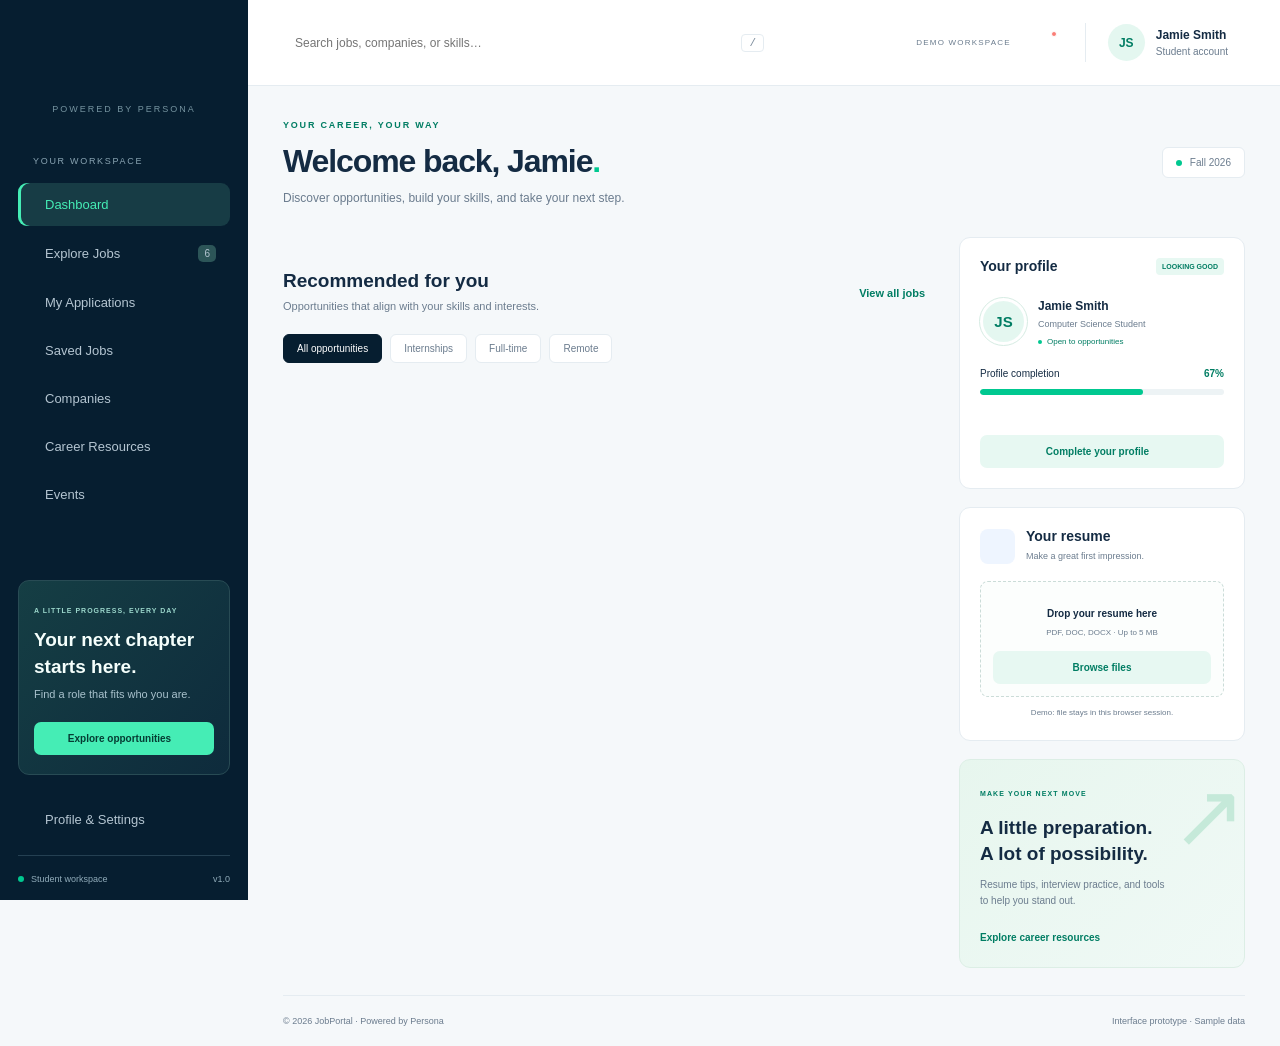
==== documentation/design/index.html @ e7490032 "Add JobPortal dashboard interface" ====
<!DOCTYPE html>
<html lang="en">
<head>
  <meta charset="UTF-8">
  <meta name="viewport" content="width=device-width, initial-scale=1.0">

  <title>JobPortal | Career Dashboard</title>

  <link rel="stylesheet" href="styles.css">
  <script src="app.js" defer></script>
</head>

<body>
  <a href="#main" class="skip-link">Skip to content</a>

  <div class="app-shell">

    <!-- LEFT SIDEBAR -->
    <aside class="sidebar" aria-label="Main navigation">

      <a class="brand" href="index.html" aria-label="JobPortal home">
        <img
          src="logos/jobportal-brand.png"
          alt="JobPortal green JP portal logo"
        >
      </a>

      <p class="brand-caption">POWERED BY PERSONA</p>
      <p class="nav-label">YOUR WORKSPACE</p>

      <nav id="navigation">
        <button
          class="nav-item active"
          data-page="dashboard"
          aria-current="page"
        >
          <span data-icon="grid"></span>
          Dashboard
        </button>

        <button class="nav-item" data-page="jobs">
          <span data-icon="briefcase"></span>
          Explore Jobs
          <span class="nav-badge">6</span>
        </button>

        <button class="nav-item" data-page="applications">
          <span data-icon="file"></span>
          My Applications
        </button>

        <button class="nav-item" data-page="saved">
          <span data-icon="heart"></span>
          Saved Jobs
        </button>

        <button class="nav-item" data-page="companies">
          <span data-icon="building"></span>
          Companies
        </button>

        <button class="nav-item" data-page="resources">
          <span data-icon="book"></span>
          Career Resources
        </button>

        <button class="nav-item" data-page="events">
          <span data-icon="calendar"></span>
          Events
        </button>
      </nav>

      <div class="sidebar-bottom">
        <div class="next-step">
          <span class="eyebrow">A LITTLE PROGRESS, EVERY DAY</span>

          <h3>Your next chapter<br>starts here.</h3>
          <p>Find a role that fits who you are.</p>

          <button class="button mint" data-page="jobs">
            Explore opportunities
            <span data-icon="arrow"></span>
          </button>
        </div>

        <button class="nav-item" data-page="settings">
          <span data-icon="settings"></span>
          Profile &amp; Settings
        </button>

        <div class="sidebar-foot">
          <span class="status-dot"></span>
          Student workspace
          <span>v1.0</span>
        </div>
      </div>

    </aside>

    <!-- MAIN WORKSPACE -->
    <div class="workspace">

      <!-- TOP BAR -->
      <header class="topbar">

        <label class="search-box">
          <span data-icon="search"></span>

          <input
            id="search"
            type="search"
            placeholder="Search jobs, companies, or skills…"
            aria-label="Search jobs, companies, or skills"
          >

          <kbd>/</kbd>
        </label>

        <div class="top-actions">
          <span class="demo-label">DEMO WORKSPACE</span>

          <button
            class="icon-button"
            id="notifications"
            aria-label="View notifications"
          >
            <span data-icon="bell"></span>
            <i aria-hidden="true"></i>
          </button>

          <button class="user-button" data-page="settings">
            <span class="avatar">JS</span>

            <span class="user-name">
              <strong id="header-name">Jamie Smith</strong>
              <small>Student account</small>
            </span>

            <span data-icon="chevron"></span>
          </button>
        </div>

      </header>

      <main id="main" tabindex="-1">

        <!-- PAGE HEADING -->
        <div class="page-heading">
          <div>
            <p class="eyebrow" id="breadcrumb">
              YOUR CAREER, YOUR WAY
            </p>

            <h1 id="page-title" tabindex="-1">
              Welcome back, Jamie<span class="green">.</span>
            </h1>

            <p id="page-subtitle">
              Discover opportunities, build your skills,
              and take your next step.
            </p>
          </div>

          <span class="semester">
            <span class="status-dot"></span>
            Fall 2026
          </span>
        </div>

        <div class="dashboard-layout">

          <!-- JOBS AND STATISTICS -->
          <section class="primary-column" aria-label="Career overview">

            <div id="stats" class="stats"></div>

            <div class="section-heading">
              <div>
                <h2 id="section-title">Recommended for you</h2>

                <p id="section-subtitle">
                  Opportunities that align with your skills and interests.
                </p>
              </div>

              <button
                class="text-button"
                id="view-all"
                data-page="jobs"
              >
                View all jobs
                <span data-icon="arrow"></span>
              </button>
            </div>

            <div
              id="filters"
              class="filters"
              aria-label="Filter job type"
            >
              <button
                class="chip active"
                data-filter="All"
                aria-pressed="true"
              >
                All opportunities
              </button>

              <button
                class="chip"
                data-filter="Internship"
                aria-pressed="false"
              >
                Internships
              </button>

              <button
                class="chip"
                data-filter="Full-time"
                aria-pressed="false"
              >
                Full-time
              </button>

              <button
                class="chip"
                data-filter="Remote"
                aria-pressed="false"
              >
                Remote
              </button>
            </div>

            <!-- JavaScript inserts job cards here. -->
            <div id="content" class="job-list"></div>

            <div id="results-footer" class="results-footer"></div>

          </section>

          <!-- RIGHT SIDEBAR -->
          <aside
            class="right-column"
            aria-label="Profile and career tools"
          >

            <!-- PROFILE -->
            <section class="panel profile-panel">
              <div class="panel-heading">
                <h2>Your profile</h2>
                <span class="small-tag">LOOKING GOOD</span>
              </div>

              <div class="profile-progress">
                <span class="avatar large">JS</span>

                <div>
                  <strong id="profile-name">Jamie Smith</strong>
                  <p>Computer Science Student</p>

                  <span class="available">
                    <span class="status-dot"></span>
                    Open to opportunities
                  </span>
                </div>
              </div>

              <div class="progress-label">
                <span>Profile completion</span>
                <strong id="completion">67%</strong>
              </div>

              <progress
                id="profile-progress"
                value="4"
                max="6"
                aria-label="Profile completion"
              >
                67%
              </progress>

              <ul class="checklist" id="checklist"></ul>

              <button
                class="button light full"
                data-page="settings"
              >
                Complete your profile
                <span data-icon="arrow"></span>
              </button>
            </section>

            <!-- RESUME -->
            <section class="panel">
              <div class="tool-heading">
                <span class="tool-icon blue" data-icon="file"></span>

                <div>
                  <h2>Your resume</h2>
                  <p>Make a great first impression.</p>
                </div>
              </div>

              <label
                class="upload-zone"
                id="upload-zone"
                for="resume"
              >
                <span data-icon="upload"></span>

                <strong id="resume-label">
                  Drop your resume here
                </strong>

                <small>PDF, DOC, DOCX · Up to 5 MB</small>

                <span class="button light full">Browse files</span>

                <input
                  id="resume"
                  type="file"
                  accept=".pdf,.doc,.docx"
                >
              </label>

              <p class="privacy-note">
                Demo: file stays in this browser session.
              </p>
            </section>

            <!-- CAREER RESOURCES -->
            <section class="resource-panel">
              <span class="eyebrow">MAKE YOUR NEXT MOVE</span>

              <span class="resource-orbit" aria-hidden="true">↗</span>

              <h2>
                A little preparation.<br>
                A lot of possibility.
              </h2>

              <p>
                Resume tips, interview practice, and tools
                to help you stand out.
              </p>

              <button class="text-button" data-page="resources">
                Explore career resources
                <span data-icon="arrow"></span>
              </button>
            </section>

          </aside>

        </div>

        <footer class="page-footer">
          <span>© 2026 JobPortal · Powered by Persona</span>
          <span>Interface prototype · Sample data</span>
        </footer>

      </main>

    </div>

  </div>

  <!-- JOB DETAILS POPUP -->
  <dialog id="details-dialog">
    <div class="dialog-top">
      <span class="eyebrow">OPPORTUNITY DETAILS</span>

      <button
        class="icon-button"
        id="close-dialog"
        aria-label="Close details"
      >
        <span data-icon="close"></span>
      </button>
    </div>

    <div id="dialog-content"></div>
  </dialog>

  <!-- STATUS MESSAGES -->
  <div
    id="toast"
    class="toast"
    role="status"
    aria-live="polite"
  ></div>

</body>
</html>
---- documentation/design/styles.css ----
/* COLORS AND FONTS */

:root {
  --navy: #061e30;
  --green: #00c890;
  --green-bright: #45edb5;
  --green-dark: #007d63;
  --mint: #e7f8f2;
  --page: #f5f8fa;
  --text: #142b43;
  --muted: #6b7c8e;
  --border: #e5ecf1;
}

* {
  box-sizing: border-box;
}

body {
  margin: 0;
  background: var(--page);
  color: var(--text);
  font-family: Arial, Helvetica, sans-serif;
  font-size: 14px;
}

button,
input,
textarea,
select {
  font: inherit;
}

button {
  border: 0;
  background: none;
  color: inherit;
  cursor: pointer;
}

a {
  color: inherit;
  text-decoration: none;
}

h1,
h2,
h3,
p {
  margin: 0;
}

p {
  color: var(--muted);
  line-height: 1.6;
}

h2 {
  font-size: 19px;
}

svg {
  width: 21px;
  height: 21px;
  fill: none;
  stroke: currentColor;
  stroke-width: 1.7;
  stroke-linecap: round;
  stroke-linejoin: round;
  vertical-align: middle;
  flex-shrink: 0;
}

button:focus-visible,
a:focus-visible,
input:focus-visible,
textarea:focus-visible,
.upload-zone:focus-within {
  outline: 3px solid var(--green);
  outline-offset: 4px;
}

[hidden] {
  display: none !important;
}

/* MAIN LAYOUT */

.app-shell {
  display: grid;
  grid-template-columns: 248px minmax(0, 1fr);
  min-height: 100vh;
}

.workspace {
  min-width: 0;
}

main {
  max-width: 1720px;
  margin: auto;
  padding: 32px 35px 0;
}

.dashboard-layout {
  display: grid;
  grid-template-columns: minmax(0, 1fr) 286px;
  gap: 25px;
}

.primary-column {
  min-width: 0;
}

/* LEFT SIDEBAR */

.sidebar {
  position: sticky;
  top: 0;
  display: flex;
  flex-direction: column;
  height: 100vh;
  padding: 24px 18px 16px;
  overflow-y: auto;
  background: var(--navy);
  color: #c0ced8;
}

.brand {
  position: relative;
  display: block;
  height: 78px;
  overflow: hidden;
  flex-shrink: 0;
  border-radius: 8px;
}

/* Displays the main wordmark from your supplied logo image. */
.brand img {
  position: absolute;
  top: -25px;
  left: -32px;
  width: 272px;
  max-width: none;
}

.brand-caption {
  margin-bottom: 38px;
  color: #75939f;
  font-size: 9px;
  letter-spacing: 2px;
  text-align: center;
}

.nav-label {
  margin-bottom: 14px;
  padding: 0 15px;
  color: #89a4b2;
  font-size: 9px;
  letter-spacing: 1.7px;
}

.nav-item {
  display: flex;
  align-items: center;
  gap: 13px;
  width: 100%;
  margin-bottom: 5px;
  padding: 14px;
  border-radius: 9px;
  color: #b4c5d1;
  font-size: 13px;
  text-align: left;
}

.nav-item svg {
  width: 19px;
  height: 19px;
}

.nav-item:hover {
  background: #ffffff0a;
  color: white;
}

.nav-item.active {
  background: #173c45;
  color: var(--green-bright);
  box-shadow: inset 3px 0 var(--green-bright);
}

.nav-badge {
  margin-left: auto;
  padding: 3px 6px;
  border-radius: 5px;
  background: #2c5558;
  font-size: 10px;
}

.sidebar-bottom {
  margin-top: auto;
  padding-top: 35px;
}

.next-step {
  margin-bottom: 23px;
  padding: 19px 15px;
  border: 1px solid #284b54;
  border-radius: 11px;
  background: linear-gradient(130deg, #153e44, #0e2b3c);
}

.next-step .eyebrow {
  color: #9bd6cb;
  font-size: 7px;
  letter-spacing: 1px;
}

.next-step h3 {
  margin: 11px 0 6px;
  color: #f5fffc;
  font-size: 19px;
  line-height: 1.4;
}

.next-step p {
  margin-bottom: 18px;
  color: #a9c2cd;
  font-size: 11px;
}

.sidebar-foot {
  display: flex;
  align-items: center;
  gap: 7px;
  margin-top: 14px;
  padding-top: 18px;
  border-top: 1px solid #244052;
  color: #91acba;
  font-size: 9px;
}

.sidebar-foot > span:last-child {
  margin-left: auto;
}

.status-dot {
  display: inline-block;
  width: 6px;
  height: 6px;
  border-radius: 50%;
  background: var(--green);
  flex-shrink: 0;
}

/* BUTTONS */

.button {
  display: inline-flex;
  align-items: center;
  justify-content: center;
  gap: 9px;
  padding: 12px 15px;
  border-radius: 7px;
  font-size: 12px;
  font-weight: 600;
  white-space: nowrap;
}

.button svg {
  width: 16px;
  height: 16px;
}

.button.mint {
  width: 100%;
  padding: 11px 5px;
  background: var(--green-bright);
  color: #063c33;
  font-size: 10px;
}

.button.primary {
  background: var(--green-dark);
  color: white;
}

.button.primary:hover {
  background: #00634f;
}

.button.light {
  background: var(--mint);
  color: var(--green-dark);
}

.button.outline {
  border: 1px solid #b9d9cf;
  background: white;
  color: var(--green-dark);
}

.button.saved {
  background: #e3f6ef;
  color: var(--green-dark);
}

.button:disabled {
  opacity: 0.65;
  cursor: default;
}

.full {
  width: 100%;
}

.text-button {
  display: inline-flex;
  align-items: center;
  gap: 9px;
  padding: 0;
  color: var(--green-dark);
  font-size: 11px;
  font-weight: 600;
  white-space: nowrap;
}

.text-button svg {
  width: 15px;
  height: 15px;
}

/* TOP BAR */

.topbar {
  display: flex;
  align-items: center;
  justify-content: space-between;
  gap: 25px;
  height: 86px;
  padding: 0 35px;
  border-bottom: 1px solid var(--border);
  background: white;
}

.search-box {
  display: flex;
  align-items: center;
  gap: 12px;
  width: min(490px, 50%);
  color: #7c8c9c;
}

.search-box input {
  width: 100%;
  padding: 12px 0;
  border: 0;
  background: none;
  color: var(--text);
  font-size: 12px;
}

.search-box kbd {
  padding: 2px 7px;
  border: 1px solid var(--border);
  border-radius: 4px;
  color: #7c8c9c;
  font-size: 11px;
}

.top-actions {
  display: flex;
  align-items: center;
  gap: 20px;
}

.demo-label {
  color: #6b7c8e;
  font-size: 8px;
  letter-spacing: 1.2px;
}

.icon-button {
  position: relative;
  display: inline-grid;
  place-items: center;
  width: 34px;
  height: 34px;
  border-radius: 7px;
}

.icon-button:hover {
  background: var(--mint);
}

.icon-button i {
  position: absolute;
  top: 5px;
  right: 8px;
  width: 6px;
  height: 6px;
  border: 1px solid white;
  border-radius: 50%;
  background: #fa7d76;
}

.user-button {
  display: flex;
  align-items: center;
  gap: 11px;
  padding-left: 22px;
  border-left: 1px solid var(--border);
}

.avatar {
  display: inline-grid;
  place-items: center;
  width: 37px;
  height: 37px;
  border-radius: 50%;
  background: #e4f7f0;
  color: var(--green-dark);
  font-size: 12px;
  font-weight: 700;
  flex-shrink: 0;
}

.user-name {
  text-align: left;
}

.user-name strong {
  display: block;
  font-size: 12px;
}

.user-name small {
  display: block;
  margin-top: 4px;
  color: var(--muted);
  font-size: 10px;
}

.user-button > svg {
  width: 14px;
  margin-left: 8px;
}

/* PAGE HEADING */

.page-heading {
  display: flex;
  align-items: center;
  justify-content: space-between;
  gap: 18px;
  margin-bottom: 29px;
}

.eyebrow {
  color: var(--green-dark);
  font-size: 10px;
  font-weight: 700;
  letter-spacing: 1.8px;
}

.page-heading .eyebrow {
  margin-bottom: 10px;
  font-size: 9px;
}

.page-heading h1 {
  margin-bottom: 8px;
  font-size: 32px;
  letter-spacing: -1.1px;
  line-height: 1.2;
}

.page-heading p:not(.eyebrow) {
  font-size: 12px;
}

.green {
  color: var(--green);
}

.semester {
  display: flex;
  align-items: center;
  gap: 8px;
  padding: 9px 13px;
  border: 1px solid var(--border);
  border-radius: 6px;
  background: white;
  color: var(--muted);
  font-size: 10px;
  white-space: nowrap;
}

/* DASHBOARD STATISTICS */

.stats {
  display: grid;
  grid-template-columns: repeat(3, 1fr);
  gap: 15px;
  margin-bottom: 33px;
}

.stat {
  display: flex;
  align-items: center;
  gap: 14px;
  padding: 20px 17px;
  border: 1px solid var(--border);
  border-radius: 10px;
  background: white;
  text-align: left;
}

.stat-icon,
.tool-icon {
  display: inline-grid;
  place-items: center;
  width: 44px;
  height: 44px;
  border-radius: 11px;
  background: var(--mint);
  color: var(--green-dark);
  flex-shrink: 0;
}

.blue {
  background: #eef5ff;
  color: #3a86e8;
}

.purple {
  background: #f3edff;
  color: #9764e9;
}

.stat strong {
  display: block;
  font-size: 27px;
  line-height: 1.1;
}

.stat b {
  display: block;
  margin-top: 6px;
  font-size: 11px;
  font-weight: 500;
}

.stat small {
  display: block;
  margin-top: 4px;
  color: var(--muted);
  font-size: 9px;
}

.stat > svg {
  width: 13px;
  margin-left: auto;
  color: #91a3b1;
}

/* JOB FILTERS */

.section-heading {
  display: flex;
  align-items: center;
  justify-content: space-between;
  gap: 10px;
  margin-bottom: 18px;
}

.section-heading p {
  margin-top: 6px;
  font-size: 11px;
}

.filters {
  display: flex;
  flex-wrap: wrap;
  gap: 8px;
  margin-bottom: 17px;
}

.chip {
  padding: 8px 13px;
  border: 1px solid var(--border);
  border-radius: 6px;
  background: white;
  color: var(--muted);
  font-size: 10px;
}

.chip.active {
  border-color: var(--navy);
  background: var(--navy);
  color: white;
}

/* JOB CARDS */

.job-list {
  display: grid;
  gap: 15px;
}

.job-card {
  padding: 23px;
  border: 1px solid var(--border);
  border-radius: 11px;
  background: white;
}

.job-top {
  display: flex;
  align-items: flex-start;
  gap: 15px;
}

.company-logo {
  display: grid;
  place-items: center;
  width: 47px;
  height: 47px;
  border: 1px solid var(--border);
  border-radius: 10px;
  font-size: 23px;
  font-weight: 700;
  flex-shrink: 0;
}

.company-logo.google {
  color: #4285f4;
}

.company-logo.microsoft {
  grid-template-columns: 12px 12px;
  grid-template-rows: 12px 12px;
  align-content: center;
  justify-content: center;
  gap: 3px;
}

.company-logo.microsoft i {
  width: 12px;
  height: 12px;
}

.company-logo.microsoft i:nth-child(1) {
  background: #f35325;
}

.company-logo.microsoft i:nth-child(2) {
  background: #81bc06;
}

.company-logo.microsoft i:nth-child(3) {
  background: #05a6f0;
}

.company-logo.microsoft i:nth-child(4) {
  background: #ffba08;
}

.company-logo.spotify {
  background: #eefbf3;
  color: #168c4b;
}

.company-logo.adobe {
  color: #eb3338;
}

.company-logo.figma {
  color: #a259ff;
}

.company-logo.notion {
  color: #172b40;
}

.job-title {
  min-width: 0;
  flex: 1;
}

.job-title h3 {
  margin: 1px 0 6px;
  font-size: 16px;
  line-height: 1.4;
  letter-spacing: -0.3px;
}

.company-line {
  display: flex;
  align-items: center;
  gap: 10px;
  color: var(--muted);
  font-size: 11px;
}

.new-tag {
  padding: 3px 6px;
  border-radius: 4px;
  background: var(--mint);
  color: var(--green-dark);
  font-size: 8px;
  font-weight: 700;
}

.match {
  padding: 8px 11px;
  border: 1px solid #d7efe7;
  border-radius: 7px;
  background: var(--mint);
  color: var(--green-dark);
  text-align: center;
  white-space: nowrap;
}

.match strong {
  font-size: 22px;
}

.match small {
  font-size: 10px;
}

.match span {
  display: block;
  margin-top: 2px;
  color: #52796b;
  font-size: 8px;
}

.job-meta {
  display: flex;
  flex-wrap: wrap;
  gap: 15px;
  margin: 17px 0 13px;
  color: var(--muted);
  font-size: 10px;
}

.job-meta span {
  display: flex;
  align-items: center;
  gap: 5px;
}

.job-meta svg {
  width: 13px;
  height: 13px;
}

.job-description {
  margin-bottom: 15px;
  font-size: 11px;
  line-height: 1.8;
}

.job-bottom {
  display: flex;
  align-items: center;
  justify-content: space-between;
  gap: 15px;
  padding-top: 15px;
  border-top: 1px solid #f0f4f6;
}

.tags {
  display: flex;
  flex-wrap: wrap;
  gap: 6px;
}

.tag {
  padding: 6px 8px;
  border-radius: 4px;
  background: #f2f6f8;
  color: #54717f;
  font-size: 9px;
}

.job-actions {
  display: flex;
  gap: 7px;
  flex-shrink: 0;
}

.job-actions .button {
  padding: 9px 11px;
  font-size: 10px;
}

.job-actions .button svg {
  width: 14px;
  height: 14px;
}

.results-footer {
  padding: 20px;
  color: var(--muted);
  font-size: 10px;
  text-align: center;
}

/* RIGHT SIDEBAR */

.right-column {
  display: grid;
  align-content: start;
  gap: 18px;
}

.panel {
  padding: 20px;
  border: 1px solid var(--border);
  border-radius: 11px;
  background: white;
}

.panel h2 {
  font-size: 14px;
}

.panel-heading {
  display: flex;
  align-items: center;
  justify-content: space-between;
  gap: 10px;
}

.small-tag {
  padding: 5px 6px;
  border-radius: 4px;
  background: var(--mint);
  color: var(--green-dark);
  font-size: 7px;
  font-weight: 700;
}

.profile-progress {
  display: flex;
  align-items: center;
  gap: 11px;
  margin: 22px 0;
}

.avatar.large {
  width: 47px;
  height: 47px;
  border: 3px solid white;
  outline: 1px solid #d6ece3;
  font-size: 15px;
}

.profile-progress strong {
  font-size: 12px;
}

.profile-progress p {
  margin-top: 4px;
  font-size: 9px;
}

.available {
  display: flex;
  align-items: center;
  gap: 5px;
  margin-top: 6px;
  color: var(--green-dark);
  font-size: 8px;
}

.available .status-dot {
  width: 4px;
  height: 4px;
}

.progress-label {
  display: flex;
  justify-content: space-between;
  font-size: 10px;
}

.progress-label strong {
  color: var(--green-dark);
}

progress {
  display: block;
  width: 100%;
  height: 6px;
  margin-top: 10px;
  overflow: hidden;
  border: 0;
  border-radius: 20px;
  appearance: none;
  background: #edf3f5;
}

progress::-webkit-progress-bar {
  background: #edf3f5;
}

progress::-webkit-progress-value {
  border-radius: 20px;
  background: var(--green);
}

progress::-moz-progress-bar {
  background: var(--green);
}

.checklist {
  display: grid;
  gap: 12px;
  margin: 20px 0;
  padding: 0;
  list-style: none;
  color: #657989;
  font-size: 10px;
}

.checklist li {
  display: flex;
  align-items: center;
  gap: 10px;
}

.check-circle {
  display: inline-grid;
  place-items: center;
  width: 14px;
  height: 14px;
  border: 1px solid #c6d3dd;
  border-radius: 50%;
  color: white;
  font-size: 9px;
}

.check-circle.done {
  border-color: var(--green-dark);
  background: var(--green-dark);
}

.panel .button {
  padding: 11px;
  font-size: 10px;
}

/* RESUME SELECTOR */

.tool-heading {
  display: flex;
  align-items: center;
  gap: 11px;
  margin-bottom: 17px;
}

.tool-icon {
  width: 35px;
  height: 35px;
  border-radius: 8px;
}

.tool-icon svg {
  width: 18px;
  height: 18px;
}

.tool-heading p {
  margin-top: 5px;
  font-size: 9px;
}

.upload-zone {
  position: relative;
  display: flex;
  flex-direction: column;
  align-items: center;
  gap: 9px;
  padding: 17px 12px 12px;
  border: 1px dashed #cbdcd8;
  border-radius: 8px;
  background: #fcfefd;
  cursor: pointer;
}

.upload-zone > svg {
  width: 23px;
  height: 23px;
  color: var(--green-dark);
}

.upload-zone strong {
  max-width: 100%;
  font-size: 10px;
  overflow-wrap: anywhere;
}

.upload-zone small {
  color: var(--muted);
  font-size: 8px;
}

.upload-zone .button {
  margin-top: 5px;
}

.upload-zone input {
  position: absolute;
  bottom: 20px;
  width: 1px;
  height: 1px;
  opacity: 0;
}

.upload-zone.dragging {
  border-color: var(--green);
  background: var(--mint);
}

.privacy-note {
  margin-top: 10px;
  font-size: 8px;
  text-align: center;
}

/* CAREER RESOURCE PANEL */

.resource-panel {
  position: relative;
  overflow: hidden;
  padding: 23px 20px;
  border: 1px solid #dceee5;
  border-radius: 11px;
  background: linear-gradient(135deg, #e7f6ee, #f0f9f6);
}

.resource-panel .eyebrow {
  font-size: 7px;
  letter-spacing: 1.1px;
}

.resource-panel h2 {
  position: relative;
  margin: 16px 0 9px;
  font-size: 19px;
  line-height: 1.4;
}

.resource-panel p {
  position: relative;
  max-width: 190px;
  margin-bottom: 19px;
  font-size: 10px;
}

.resource-panel .text-button {
  position: relative;
  font-size: 10px;
}

.resource-orbit {
  position: absolute;
  top: 11px;
  right: -2px;
  color: #c5e9d9;
  font-size: 90px;
  line-height: 1;
}

/* OTHER PAGES */

.empty-state {
  padding: 40px 25px;
  border: 1px solid var(--border);
  border-radius: 10px;
  background: white;
  text-align: center;
}

.empty-state h3 {
  margin-bottom: 10px;
}

.empty-state p {
  font-size: 12px;
}

.content-card {
  padding: 24px;
  border: 1px solid var(--border);
  border-radius: 10px;
  background: white;
}

.content-card h3 {
  margin-bottom: 9px;
  font-size: 16px;
}

.content-card p {
  font-size: 12px;
}

.content-card .tag {
  display: inline-block;
  margin-top: 12px;
}

.settings-form {
  display: grid;
  gap: 18px;
}

.settings-form label {
  display: grid;
  gap: 8px;
  font-size: 12px;
}

.settings-form input,
.settings-form textarea {
  width: 100%;
  padding: 11px;
  border: 1px solid #cbd8df;
  border-radius: 6px;
  background: white;
  color: var(--text);
}

.settings-form .button {
  justify-self: start;
}

.settings-form .checkbox-row {
  display: flex;
  align-items: center;
  gap: 8px;
}

.checkbox-row input {
  width: auto;
}

/* JOB DETAILS POPUP */

dialog {
  width: min(600px, calc(100% - 32px));
  max-height: 85vh;
  padding: 25px;
  overflow: auto;
  border: 1px solid var(--border);
  border-radius: 15px;
  color: var(--text);
  box-shadow: 0 25px 100px #031e3040;
}

dialog::backdrop {
  background: #031e3080;
  backdrop-filter: blur(3px);
}

.dialog-top {
  display: flex;
  align-items: center;
  justify-content: space-between;
  margin-bottom: 20px;
}

dialog h2 {
  margin-bottom: 10px;
}

dialog h3 {
  margin: 22px 0 8px;
  font-size: 14px;
}

dialog p,
dialog li {
  color: var(--muted);
  font-size: 13px;
  line-height: 1.8;
}

dialog .button {
  margin-top: 20px;
}

/* STATUS MESSAGE AND FOOTER */

.toast {
  position: fixed;
  bottom: 25px;
  left: 50%;
  z-index: 10;
  max-width: 90vw;
  padding: 14px 20px;
  border-radius: 9px;
  background: var(--navy);
  color: white;
  font-size: 12px;
  opacity: 0;
  pointer-events: none;
  transform: translate(-50%, 20px);
  transition: opacity 0.2s, transform 0.2s;
}

.toast.show {
  opacity: 1;
  transform: translate(-50%, 0);
}

.page-footer {
  display: flex;
  justify-content: space-between;
  gap: 10px;
  margin-top: 27px;
  padding: 20px 0;
  border-top: 1px solid var(--border);
  color: var(--muted);
  font-size: 9px;
}

.skip-link {
  position: fixed;
  top: -60px;
  left: 20px;
  z-index: 100;
  padding: 12px;
  border: 2px solid var(--green);
  background: white;
}

.skip-link:focus {
  top: 10px;
}

/* SMALLER LAPTOP SCREENS */

@media (max-width: 1220px) {
  .app-shell {
    grid-template-columns: 215px minmax(0, 1fr);
  }

  .sidebar {
    padding-left: 12px;
    padding-right: 12px;
  }

  .brand img {
    top: -21px;
    left: -30px;
    width: 250px;
  }

  .dashboard-layout {
    grid-template-columns: minmax(0, 1fr) 250px;
    gap: 18px;
  }

  .topbar {
    padding: 0 24px;
  }

  main {
    padding: 28px 24px 0;
  }

  .stats {
    gap: 9px;
  }

  .stat {
    gap: 8px;
    padding: 17px 11px;
  }

  .stat-icon {
    width: 32px;
    height: 36px;
  }

  .stat > svg,
  .stat small,
  .demo-label {
    display: none;
  }

  .job-card {
    padding: 18px;
  }

  .job-bottom {
    flex-direction: column;
    align-items: flex-start;
  }

  .job-actions {
    align-self: flex-end;
  }

  .panel {
    padding: 17px;
  }

  .page-heading h1 {
    font-size: 28px;
  }
}

/* TABLETS */

@media (max-width: 1000px) {
  .dashboard-layout {
    grid-template-columns: minmax(0, 1fr);
  }

  .right-column {
    grid-template-columns: repeat(2, minmax(0, 1fr));
    align-items: start;
  }

  .resource-panel {
    grid-column: 1 / -1;
  }

  .resource-panel p {
    max-width: none;
  }

  .resource-orbit {
    right: 25px;
  }

  .semester,
  .user-name,
  .user-button > svg {
    display: none;
  }

  .top-actions {
    gap: 12px;
  }

  .search-box {
    width: 75%;
  }

  .user-button {
    padding-left: 12px;
  }
}

/* PHONES */

@media (max-width: 700px) {
  .app-shell {
    display: block;
  }

  .sidebar {
    position: static;
    height: auto;
    padding: 12px 15px;
  }

  .brand {
    width: 205px;
    height: 65px;
  }

  .brand img {
    top: -24px;
    left: -29px;
    width: 245px;
  }

  .brand-caption,
  .nav-label,
  .sidebar-bottom {
    display: none;
  }

  #navigation {
    display: flex;
    gap: 5px;
    overflow-x: auto;
    padding-top: 6px;
  }

  .nav-item {
    width: auto;
    margin: 0;
    padding: 11px;
    font-size: 11px;
    white-space: nowrap;
    flex-shrink: 0;
  }

  .nav-item svg {
    width: 16px;
  }

  .nav-badge {
    display: none;
  }

  .nav-item.active {
    box-shadow: inset 0 -2px var(--green);
  }

  .topbar {
    height: 68px;
    gap: 8px;
    padding: 0 18px;
  }

  .top-actions {
    gap: 6px;
  }

  .search-box {
    gap: 7px;
  }

  .search-box input {
    font-size: 11px;
  }

  .search-box kbd {
    display: none;
  }

  main {
    padding: 24px 18px 0;
  }

  .page-heading h1 {
    font-size: 27px;
  }

  .page-heading p:not(.eyebrow) {
    font-size: 11px;
  }

  .stats {
    gap: 7px;
    margin-bottom: 25px;
  }

  .stat {
    flex-direction: column;
    align-items: flex-start;
    gap: 12px;
    padding: 13px;
  }

  .stat strong {
    font-size: 23px;
  }

  .stat b {
    font-size: 9px;
  }

  .stat-icon {
    width: 30px;
    height: 30px;
    border-radius: 7px;
  }

  .stat-icon svg {
    width: 17px;
  }

  .section-heading h2 {
    font-size: 17px;
  }

  .section-heading p {
    max-width: 210px;
    font-size: 10px;
  }

  .text-button {
    font-size: 10px;
  }

  .job-card {
    padding: 16px;
  }

  .job-top {
    gap: 10px;
  }

  .job-title h3 {
    font-size: 14px;
  }

  .company-logo {
    width: 37px;
    height: 37px;
    font-size: 20px;
  }

  .match {
    padding: 7px;
  }

  .match strong {
    font-size: 18px;
  }

  .match span {
    font-size: 7px;
  }

  .job-meta {
    gap: 9px;
    font-size: 9px;
  }

  .new-tag {
    display: none;
  }

  .right-column {
    grid-template-columns: 1fr;
  }

  .resource-panel {
    grid-column: auto;
  }

  .page-footer {
    flex-direction: column;
    font-size: 8px;
  }

  .user-button {
    padding: 0;
    border: 0;
  }
}

@media (prefers-reduced-motion: reduce) {
  * {
    transition: none !important;
  }
}
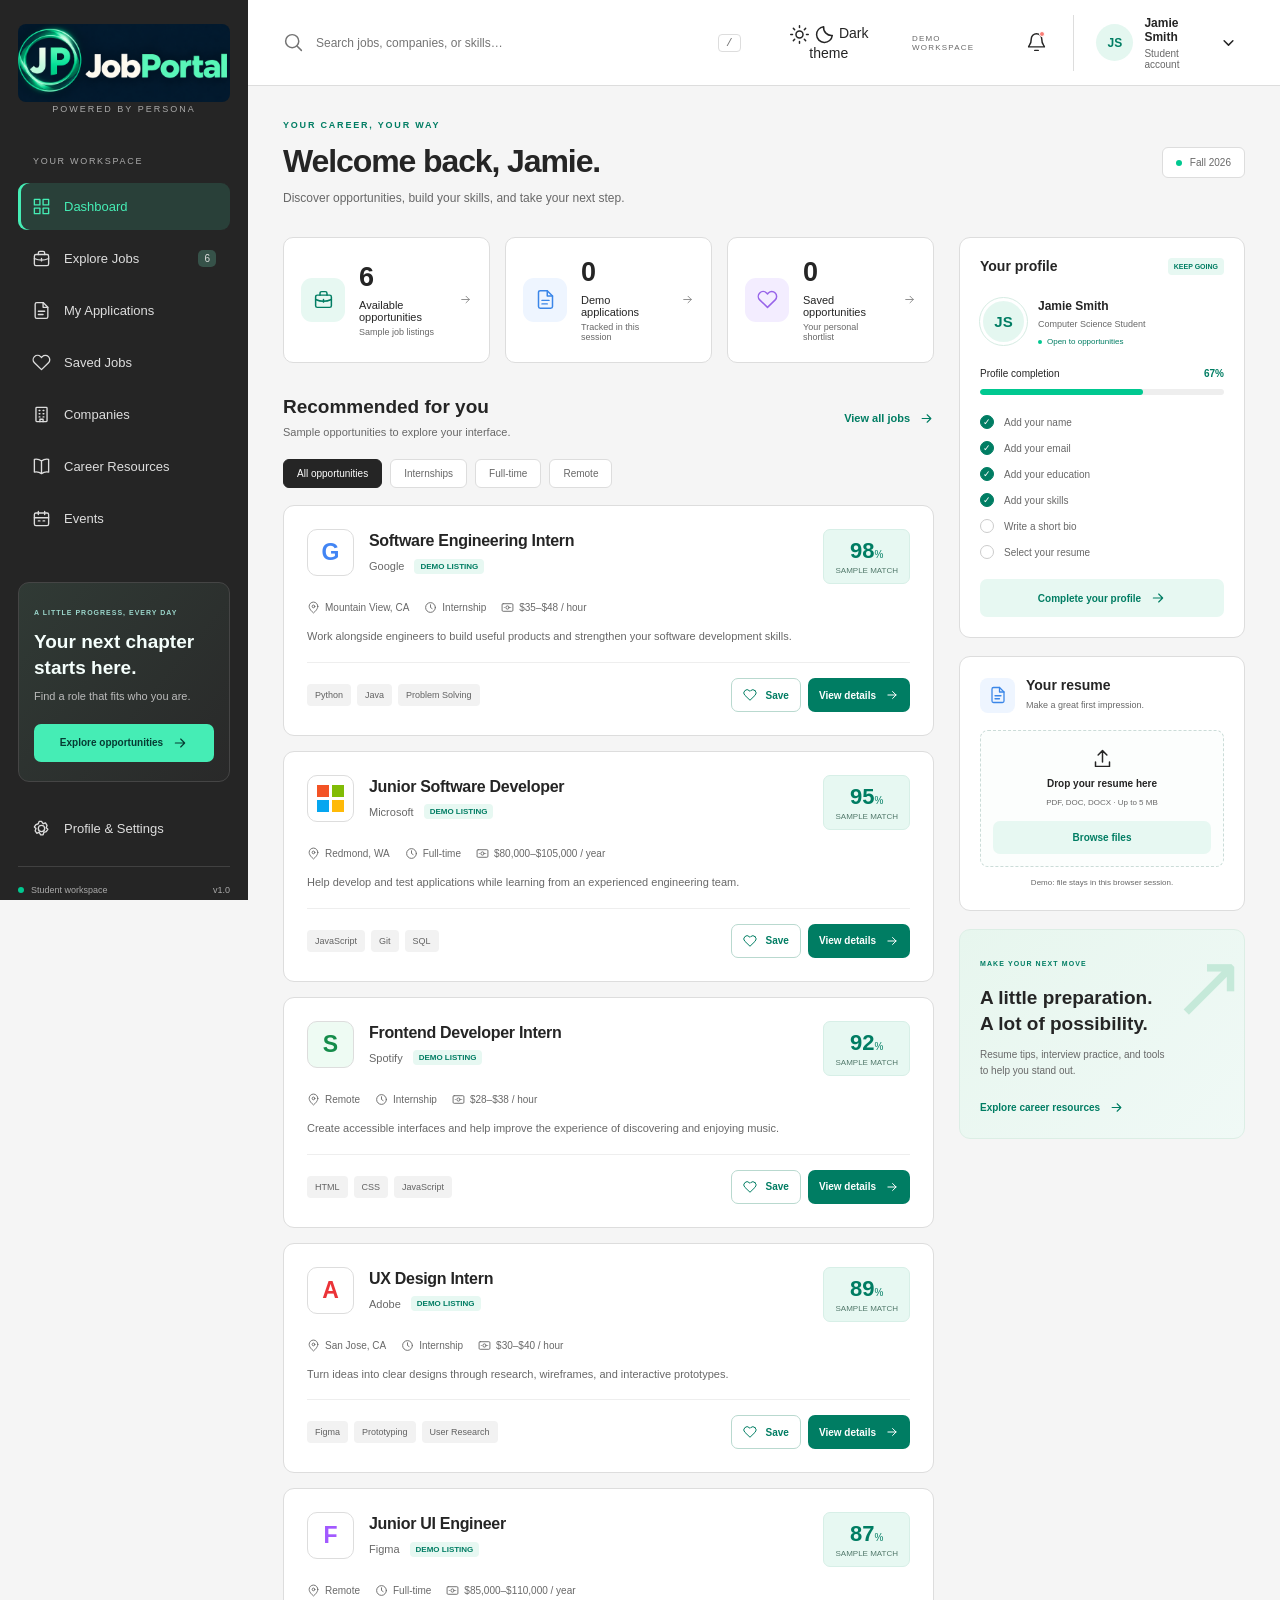
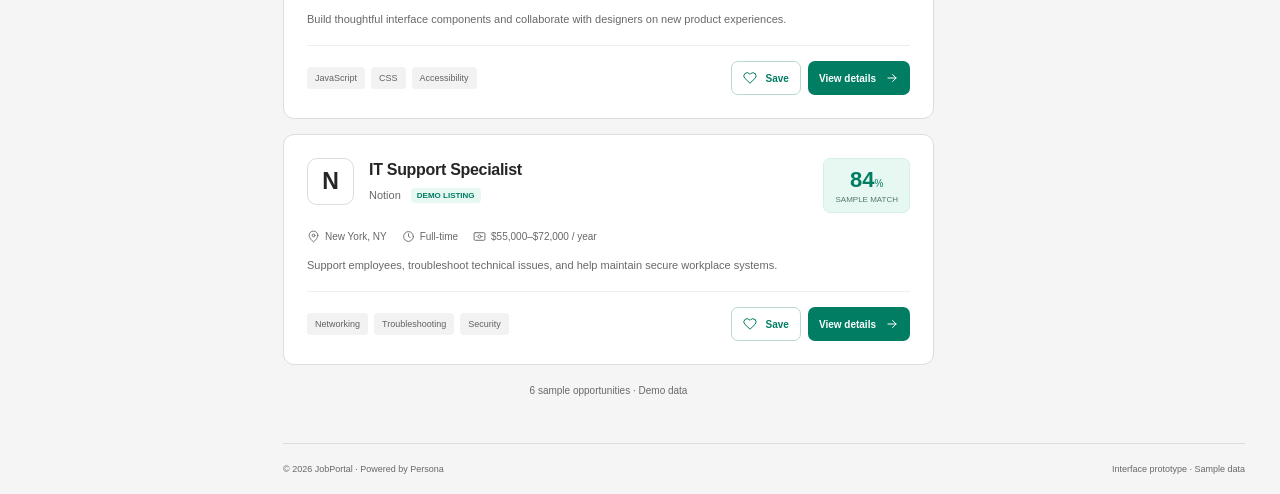
==== commit 0fe6f005: "Implement theme toggle and enhance UI structure Added theme toggle functionality and improved UI ele" ====
--- a/documentation/design/index.html
+++ b/documentation/design/index.html
@@ -3,8 +3,18 @@
 <head>
   <meta charset="UTF-8">
   <meta name="viewport" content="width=device-width, initial-scale=1.0">
-
   <title>JobPortal | Career Dashboard</title>
+
+  <!-- Restore the selected theme before the page appears. -->
+  <script>
+    try {
+      const theme = localStorage.getItem("jobportal-theme");
+      document.documentElement.dataset.theme =
+        theme === "dark" ? "dark" : "light";
+    } catch (_) {
+      document.documentElement.dataset.theme = "light";
+    }
+  </script>
 
   <link rel="stylesheet" href="styles.css">
   <script src="app.js" defer></script>
@@ -14,10 +24,7 @@
   <a href="#main" class="skip-link">Skip to content</a>
 
   <div class="app-shell">
-
-    <!-- LEFT SIDEBAR -->
     <aside class="sidebar" aria-label="Main navigation">
-
       <a class="brand" href="index.html" aria-label="JobPortal home">
         <img
           src="logos/jobportal-brand.png"
@@ -73,7 +80,6 @@
       <div class="sidebar-bottom">
         <div class="next-step">
           <span class="eyebrow">A LITTLE PROGRESS, EVERY DAY</span>
-
           <h3>Your next chapter<br>starts here.</h3>
           <p>Find a role that fits who you are.</p>
 
@@ -94,29 +100,50 @@
           <span>v1.0</span>
         </div>
       </div>
-
     </aside>
 
-    <!-- MAIN WORKSPACE -->
     <div class="workspace">
-
-      <!-- TOP BAR -->
       <header class="topbar">
-
         <label class="search-box">
           <span data-icon="search"></span>
-
           <input
             id="search"
             type="search"
             placeholder="Search jobs, companies, or skills…"
             aria-label="Search jobs, companies, or skills"
           >
-
           <kbd>/</kbd>
         </label>
 
         <div class="top-actions">
+          <button
+            class="theme-toggle"
+            id="theme-toggle"
+            type="button"
+            aria-label="Dark theme"
+            aria-pressed="false"
+            title="Switch to dark theme"
+          >
+            <svg
+              viewBox="0 0 24 24"
+              aria-hidden="true"
+              class="theme-sun"
+            >
+              <circle cx="12" cy="12" r="4"/>
+              <path d="M12 2v2m0 16v2M2 12h2m16 0h2M5 5l1.5 1.5m11 11L19 19M5 19l1.5-1.5m11-11L19 5"/>
+            </svg>
+
+            <svg
+              viewBox="0 0 24 24"
+              aria-hidden="true"
+              class="theme-moon"
+            >
+              <path d="M20.9 13a9 9 0 0 1-9.9-9.9A9 9 0 1 0 20.9 13Z"/>
+            </svg>
+
+            <span class="theme-label">Dark theme</span>
+          </button>
+
           <span class="demo-label">DEMO WORKSPACE</span>
 
           <button
@@ -130,31 +157,20 @@
 
           <button class="user-button" data-page="settings">
             <span class="avatar">JS</span>
-
             <span class="user-name">
               <strong id="header-name">Jamie Smith</strong>
               <small>Student account</small>
             </span>
-
             <span data-icon="chevron"></span>
           </button>
         </div>
-
       </header>
 
       <main id="main" tabindex="-1">
-
-        <!-- PAGE HEADING -->
         <div class="page-heading">
           <div>
-            <p class="eyebrow" id="breadcrumb">
-              YOUR CAREER, YOUR WAY
-            </p>
-
-            <h1 id="page-title" tabindex="-1">
-              Welcome back, Jamie<span class="green">.</span>
-            </h1>
-
+            <p class="eyebrow" id="breadcrumb">YOUR CAREER, YOUR WAY</p>
+            <h1 id="page-title" tabindex="-1">Welcome back, Jamie.</h1>
             <p id="page-subtitle">
               Discover opportunities, build your skills,
               and take your next step.
@@ -168,16 +184,12 @@
         </div>
 
         <div class="dashboard-layout">
-
-          <!-- JOBS AND STATISTICS -->
           <section class="primary-column" aria-label="Career overview">
-
             <div id="stats" class="stats"></div>
 
             <div class="section-heading">
               <div>
                 <h2 id="section-title">Recommended for you</h2>
-
                 <p id="section-subtitle">
                   Opportunities that align with your skills and interests.
                 </p>
@@ -231,24 +243,18 @@
               </button>
             </div>
 
-            <!-- JavaScript inserts job cards here. -->
             <div id="content" class="job-list"></div>
-
             <div id="results-footer" class="results-footer"></div>
-
           </section>
 
-          <!-- RIGHT SIDEBAR -->
           <aside
             class="right-column"
             aria-label="Profile and career tools"
           >
-
-            <!-- PROFILE -->
             <section class="panel profile-panel">
               <div class="panel-heading">
                 <h2>Your profile</h2>
-                <span class="small-tag">LOOKING GOOD</span>
+                <span class="small-tag">KEEP GOING</span>
               </div>
 
               <div class="profile-progress">
@@ -257,7 +263,6 @@
                 <div>
                   <strong id="profile-name">Jamie Smith</strong>
                   <p>Computer Science Student</p>
-
                   <span class="available">
                     <span class="status-dot"></span>
                     Open to opportunities
@@ -275,47 +280,30 @@
                 value="4"
                 max="6"
                 aria-label="Profile completion"
-              >
-                67%
-              </progress>
+              >67%</progress>
 
               <ul class="checklist" id="checklist"></ul>
 
-              <button
-                class="button light full"
-                data-page="settings"
-              >
+              <button class="button light full" data-page="settings">
                 Complete your profile
                 <span data-icon="arrow"></span>
               </button>
             </section>
 
-            <!-- RESUME -->
             <section class="panel">
               <div class="tool-heading">
                 <span class="tool-icon blue" data-icon="file"></span>
-
                 <div>
                   <h2>Your resume</h2>
                   <p>Make a great first impression.</p>
                 </div>
               </div>
 
-              <label
-                class="upload-zone"
-                id="upload-zone"
-                for="resume"
-              >
+              <label class="upload-zone" id="upload-zone" for="resume">
                 <span data-icon="upload"></span>
-
-                <strong id="resume-label">
-                  Drop your resume here
-                </strong>
-
+                <strong id="resume-label">Drop your resume here</strong>
                 <small>PDF, DOC, DOCX · Up to 5 MB</small>
-
                 <span class="button light full">Browse files</span>
-
                 <input
                   id="resume"
                   type="file"
@@ -328,17 +316,10 @@
               </p>
             </section>
 
-            <!-- CAREER RESOURCES -->
             <section class="resource-panel">
               <span class="eyebrow">MAKE YOUR NEXT MOVE</span>
-
               <span class="resource-orbit" aria-hidden="true">↗</span>
-
-              <h2>
-                A little preparation.<br>
-                A lot of possibility.
-              </h2>
-
+              <h2>A little preparation.<br>A lot of possibility.</h2>
               <p>
                 Resume tips, interview practice, and tools
                 to help you stand out.
@@ -349,27 +330,20 @@
                 <span data-icon="arrow"></span>
               </button>
             </section>
-
           </aside>
-
         </div>
 
         <footer class="page-footer">
           <span>© 2026 JobPortal · Powered by Persona</span>
           <span>Interface prototype · Sample data</span>
         </footer>
-
       </main>
-
     </div>
-
   </div>
 
-  <!-- JOB DETAILS POPUP -->
   <dialog id="details-dialog">
     <div class="dialog-top">
       <span class="eyebrow">OPPORTUNITY DETAILS</span>
-
       <button
         class="icon-button"
         id="close-dialog"
@@ -378,17 +352,14 @@
         <span data-icon="close"></span>
       </button>
     </div>
-
     <div id="dialog-content"></div>
   </dialog>
 
-  <!-- STATUS MESSAGES -->
   <div
     id="toast"
     class="toast"
     role="status"
     aria-live="polite"
   ></div>
-
 </body>
-</html>+</html>
--- a/documentation/design/styles.css
+++ b/documentation/design/styles.css
@@ -1,15 +1,16 @@
 /* COLORS AND FONTS */
 
 :root {
-  --navy: #061e30;
+  --navy: #252525;
   --green: #00c890;
   --green-bright: #45edb5;
   --green-dark: #007d63;
   --mint: #e7f8f2;
-  --page: #f5f8fa;
-  --text: #142b43;
-  --muted: #6b7c8e;
-  --border: #e5ecf1;
+  --page: #f5f5f5;
+  --text: #252525;
+  --muted: #686868;
+  --border: #dddddd;
+  color-scheme: light;
 }
 
 * {
@@ -74,6 +75,7 @@
 button:focus-visible,
 a:focus-visible,
 input:focus-visible,
+select:focus-visible,
 textarea:focus-visible,
 .upload-zone:focus-within {
   outline: 3px solid var(--green);
@@ -123,7 +125,8 @@
   padding: 24px 18px 16px;
   overflow-y: auto;
   background: var(--navy);
-  color: #c0ced8;
+  color: #dddddd;
+  color-scheme: dark;
 }
 
 .brand {
@@ -146,7 +149,7 @@
 
 .brand-caption {
   margin-bottom: 38px;
-  color: #75939f;
+  color: #aaaaaa;
   font-size: 9px;
   letter-spacing: 2px;
   text-align: center;
@@ -155,7 +158,7 @@
 .nav-label {
   margin-bottom: 14px;
   padding: 0 15px;
-  color: #89a4b2;
+  color: #aaaaaa;
   font-size: 9px;
   letter-spacing: 1.7px;
 }
@@ -168,7 +171,7 @@
   margin-bottom: 5px;
   padding: 14px;
   border-radius: 9px;
-  color: #b4c5d1;
+  color: #dddddd;
   font-size: 13px;
   text-align: left;
 }
@@ -184,7 +187,7 @@
 }
 
 .nav-item.active {
-  background: #173c45;
+  background: #294039;
   color: var(--green-bright);
   box-shadow: inset 3px 0 var(--green-bright);
 }
@@ -193,7 +196,7 @@
   margin-left: auto;
   padding: 3px 6px;
   border-radius: 5px;
-  background: #2c5558;
+  background: #365249;
   font-size: 10px;
 }
 
@@ -205,9 +208,9 @@
 .next-step {
   margin-bottom: 23px;
   padding: 19px 15px;
-  border: 1px solid #284b54;
+  border: 1px solid #454545;
   border-radius: 11px;
-  background: linear-gradient(130deg, #153e44, #0e2b3c);
+  background: linear-gradient(130deg, #303a35, #292929);
 }
 
 .next-step .eyebrow {
@@ -225,7 +228,7 @@
 
 .next-step p {
   margin-bottom: 18px;
-  color: #a9c2cd;
+  color: #bbbbbb;
   font-size: 11px;
 }
 
@@ -235,8 +238,8 @@
   gap: 7px;
   margin-top: 14px;
   padding-top: 18px;
-  border-top: 1px solid #244052;
-  color: #91acba;
+  border-top: 1px solid #414141;
+  color: #aaaaaa;
   font-size: 9px;
 }
 
@@ -348,7 +351,7 @@
   align-items: center;
   gap: 12px;
   width: min(490px, 50%);
-  color: #7c8c9c;
+  color: #737373;
 }
 
 .search-box input {
@@ -364,7 +367,7 @@
   padding: 2px 7px;
   border: 1px solid var(--border);
   border-radius: 4px;
-  color: #7c8c9c;
+  color: #737373;
   font-size: 11px;
 }
 
@@ -375,7 +378,7 @@
 }
 
 .demo-label {
-  color: #6b7c8e;
+  color: #686868;
   font-size: 8px;
   letter-spacing: 1.2px;
 }
@@ -561,7 +564,7 @@
 .stat > svg {
   width: 13px;
   margin-left: auto;
-  color: #91a3b1;
+  color: #888888;
 }
 
 /* JOB FILTERS */
@@ -680,7 +683,7 @@
 }
 
 .company-logo.notion {
-  color: #172b40;
+  color: #252525;
 }
 
 .job-title {
@@ -769,7 +772,7 @@
   justify-content: space-between;
   gap: 15px;
   padding-top: 15px;
-  border-top: 1px solid #f0f4f6;
+  border-top: 1px solid #eeeeee;
 }
 
 .tags {
@@ -781,8 +784,8 @@
 .tag {
   padding: 6px 8px;
   border-radius: 4px;
-  background: #f2f6f8;
-  color: #54717f;
+  background: #f2f2f2;
+  color: #626262;
   font-size: 9px;
 }
 
@@ -901,11 +904,11 @@
   border: 0;
   border-radius: 20px;
   appearance: none;
-  background: #edf3f5;
+  background: #eeeeee;
 }
 
 progress::-webkit-progress-bar {
-  background: #edf3f5;
+  background: #eeeeee;
 }
 
 progress::-webkit-progress-value {
@@ -923,7 +926,7 @@
   margin: 20px 0;
   padding: 0;
   list-style: none;
-  color: #657989;
+  color: #686868;
   font-size: 10px;
 }
 
@@ -938,7 +941,7 @@
   place-items: center;
   width: 14px;
   height: 14px;
-  border: 1px solid #c6d3dd;
+  border: 1px solid #cccccc;
   border-radius: 50%;
   color: white;
   font-size: 9px;
@@ -1130,7 +1133,7 @@
 .settings-form textarea {
   width: 100%;
   padding: 11px;
-  border: 1px solid #cbd8df;
+  border: 1px solid #cccccc;
   border-radius: 6px;
   background: white;
   color: var(--text);
@@ -1160,11 +1163,11 @@
   border: 1px solid var(--border);
   border-radius: 15px;
   color: var(--text);
-  box-shadow: 0 25px 100px #031e3040;
+  box-shadow: 0 25px 100px #00000040;
 }
 
 dialog::backdrop {
-  background: #031e3080;
+  background: #00000080;
   backdrop-filter: blur(3px);
 }
 
@@ -1557,4 +1560,15 @@
   * {
     transition: none !important;
   }
-}+}
+.sr-only {
+  position: absolute;
+  width: 1px;
+  height: 1px;
+  padding: 0;
+  margin: -1px;
+  overflow: hidden;
+  clip-path: inset(50%);
+  white-space: nowrap;
+  border: 0;
+}
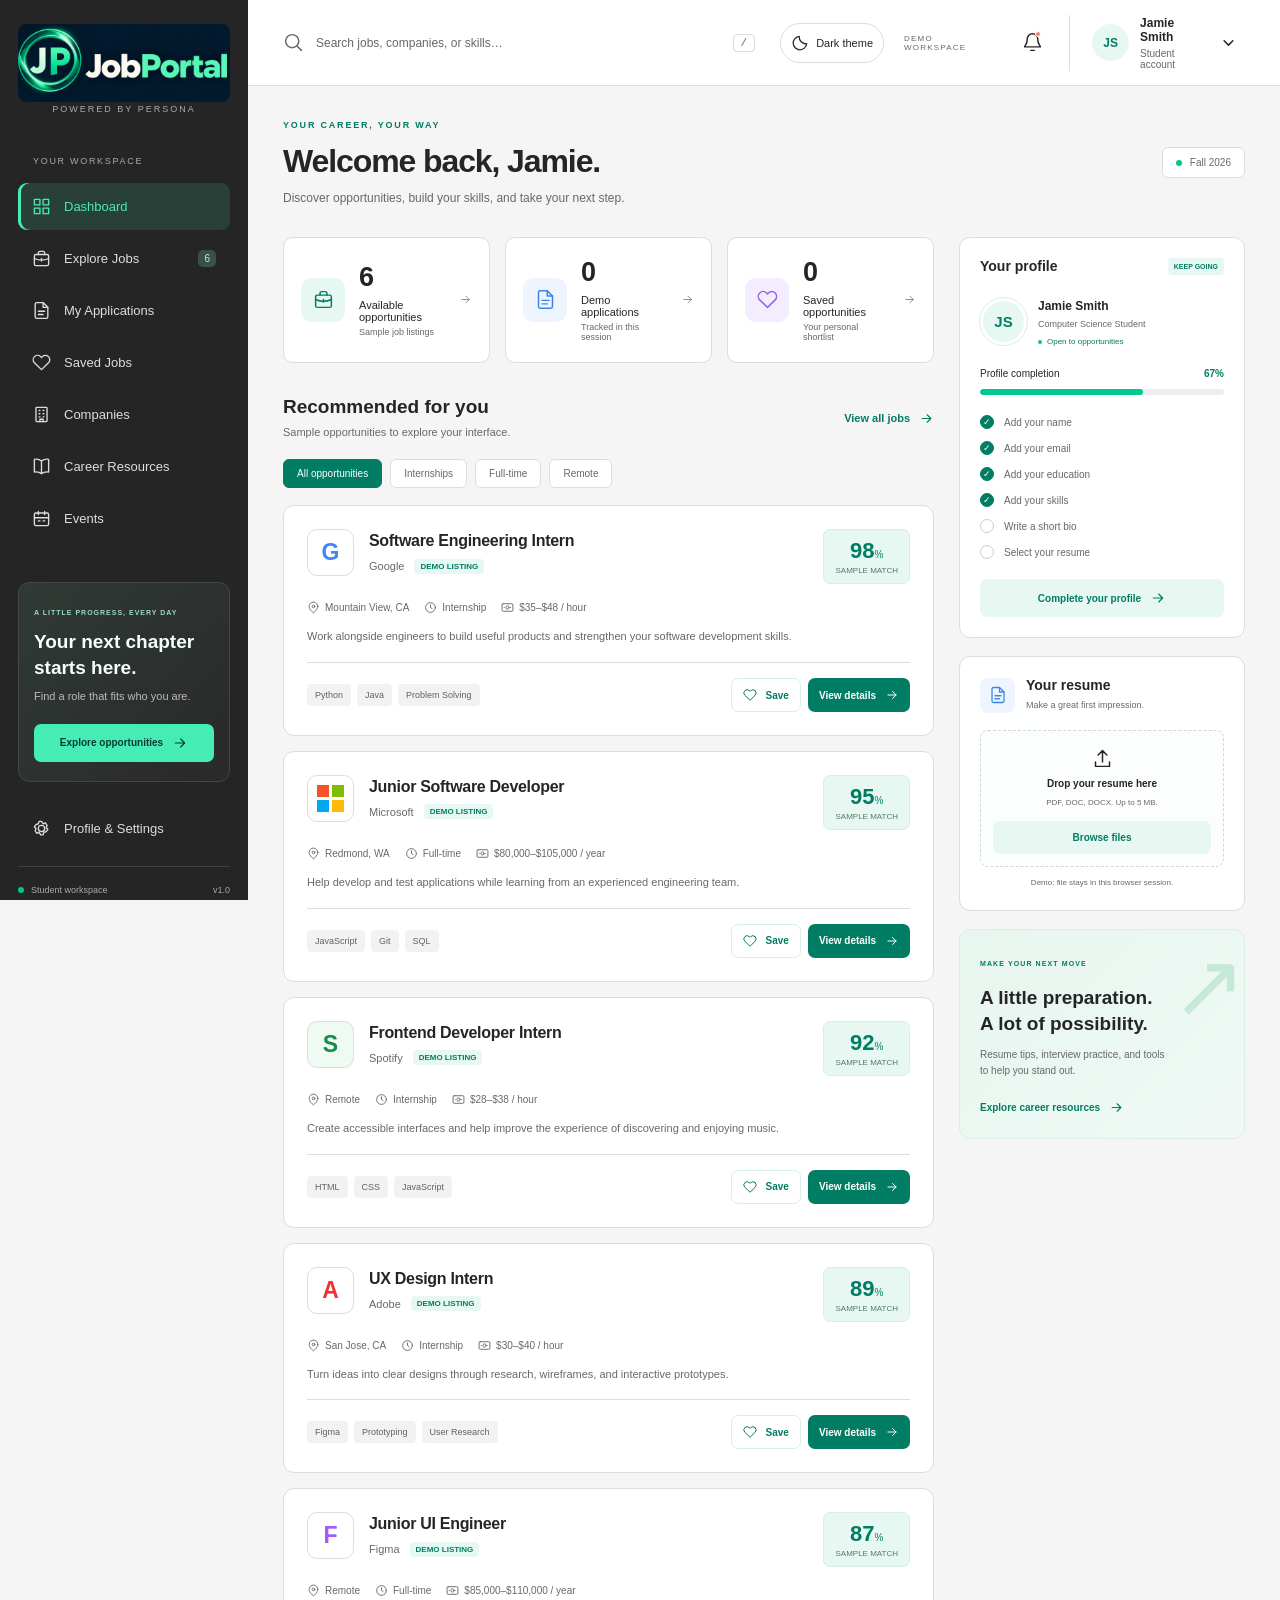
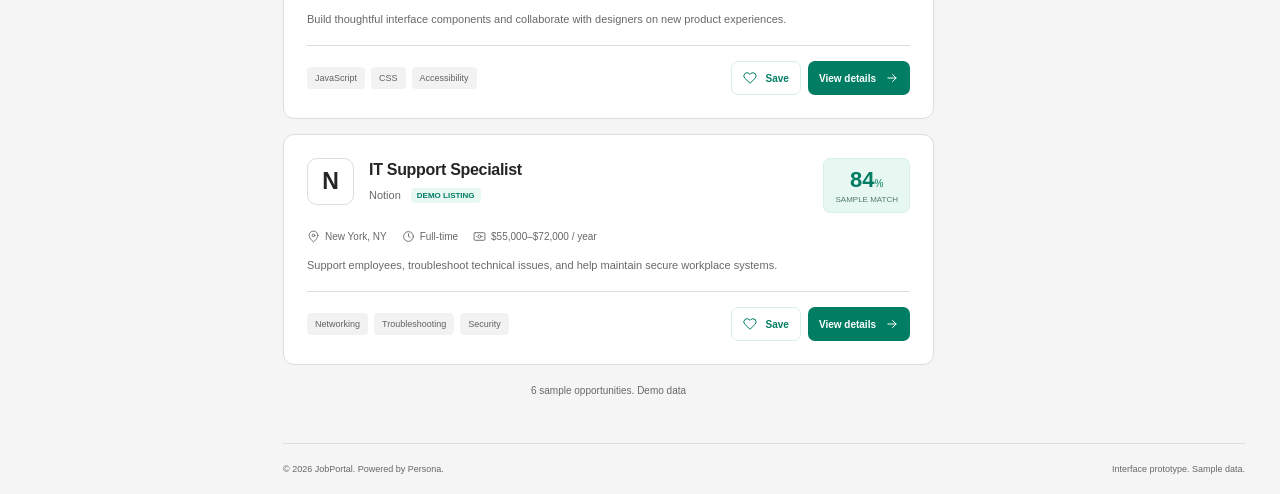
==== commit 8af29d82: "Fix punctuation in index.html" ====
--- a/documentation/design/index.html
+++ b/documentation/design/index.html
@@ -302,7 +302,7 @@
               <label class="upload-zone" id="upload-zone" for="resume">
                 <span data-icon="upload"></span>
                 <strong id="resume-label">Drop your resume here</strong>
-                <small>PDF, DOC, DOCX · Up to 5 MB</small>
+                <small>PDF, DOC, DOCX. Up to 5 MB.</small>
                 <span class="button light full">Browse files</span>
                 <input
                   id="resume"
@@ -334,8 +334,8 @@
         </div>
 
         <footer class="page-footer">
-          <span>© 2026 JobPortal · Powered by Persona</span>
-          <span>Interface prototype · Sample data</span>
+          <span>© 2026 JobPortal. Powered by Persona.</span>
+          <span>Interface prototype. Sample data.</span>
         </footer>
       </main>
     </div>
--- a/documentation/design/styles.css
+++ b/documentation/design/styles.css
@@ -1,5 +1,4 @@
-/* COLORS AND FONTS */
-
+/* LIGHT THEME */
 :root {
   --navy: #252525;
   --green: #00c890;
@@ -10,1565 +9,360 @@
   --text: #252525;
   --muted: #686868;
   --border: #dddddd;
+  --surface: #ffffff;
+  --tag-bg: #f2f2f2;
+  --tag-text: #626262;
+  --track: #eeeeee;
+  --field-border: #cccccc;
+  --upload-bg: #fcfefd;
+  --upload-border: #cbdcd8;
+  --match-border: #d7efe7;
+  --match-text: #52796b;
+  --resource-start: #e7f6ee;
+  --resource-end: #f0f9f6;
+  --resource-border: #dceee5;
+  --resource-arrow: #c5e9d9;
+  --blue-bg: #eef5ff;
+  --blue-text: #3a86e8;
+  --purple-bg: #f3edff;
+  --purple-text: #9764e9;
+  --primary-text: #ffffff;
+  --primary-hover: #00634f;
   color-scheme: light;
 }
 
-* {
-  box-sizing: border-box;
-}
-
-body {
-  margin: 0;
-  background: var(--page);
-  color: var(--text);
-  font-family: Arial, Helvetica, sans-serif;
-  font-size: 14px;
-}
-
-button,
-input,
-textarea,
-select {
-  font: inherit;
-}
-
-button {
-  border: 0;
-  background: none;
-  color: inherit;
-  cursor: pointer;
-}
-
-a {
-  color: inherit;
-  text-decoration: none;
-}
-
-h1,
-h2,
-h3,
-p {
-  margin: 0;
-}
-
-p {
-  color: var(--muted);
-  line-height: 1.6;
-}
-
-h2 {
-  font-size: 19px;
-}
-
-svg {
-  width: 21px;
-  height: 21px;
-  fill: none;
-  stroke: currentColor;
-  stroke-width: 1.7;
-  stroke-linecap: round;
-  stroke-linejoin: round;
-  vertical-align: middle;
-  flex-shrink: 0;
-}
-
-button:focus-visible,
-a:focus-visible,
-input:focus-visible,
-select:focus-visible,
-textarea:focus-visible,
-.upload-zone:focus-within {
-  outline: 3px solid var(--green);
-  outline-offset: 4px;
-}
-
-[hidden] {
-  display: none !important;
-}
-
-/* MAIN LAYOUT */
-
-.app-shell {
-  display: grid;
-  grid-template-columns: 248px minmax(0, 1fr);
-  min-height: 100vh;
-}
-
-.workspace {
-  min-width: 0;
-}
-
-main {
-  max-width: 1720px;
-  margin: auto;
-  padding: 32px 35px 0;
-}
-
-.dashboard-layout {
-  display: grid;
-  grid-template-columns: minmax(0, 1fr) 286px;
-  gap: 25px;
-}
-
-.primary-column {
-  min-width: 0;
-}
-
-/* LEFT SIDEBAR */
-
-.sidebar {
-  position: sticky;
-  top: 0;
-  display: flex;
-  flex-direction: column;
-  height: 100vh;
-  padding: 24px 18px 16px;
-  overflow-y: auto;
-  background: var(--navy);
-  color: #dddddd;
+/* DARK THEME */
+:root[data-theme="dark"] {
+  --navy: #1b1b1b;
+  --page: #242424;
+  --text: #f3f3f3;
+  --muted: #bcbcbc;
+  --border: #484848;
+  --surface: #303030;
+  --green: #45edb5;
+  --green-dark: #45edb5;
+  --mint: #203f34;
+  --tag-bg: #3a3a3a;
+  --tag-text: #dddddd;
+  --track: #484848;
+  --field-border: #626262;
+  --upload-bg: #292929;
+  --upload-border: #707070;
+  --match-border: #396351;
+  --match-text: #b5dfce;
+  --resource-start: #243e32;
+  --resource-end: #2b332e;
+  --resource-border: #456353;
+  --resource-arrow: #4b7963;
+  --blue-bg: #293747;
+  --blue-text: #9fcaff;
+  --purple-bg: #3a304b;
+  --purple-text: #d5b3ff;
+  --primary-text: #123329;
+  --primary-hover: #78f5cb;
   color-scheme: dark;
 }
 
-.brand {
-  position: relative;
-  display: block;
-  height: 78px;
-  overflow: hidden;
-  flex-shrink: 0;
-  border-radius: 8px;
-}
-
-/* Displays the main wordmark from your supplied logo image. */
-.brand img {
-  position: absolute;
-  top: -25px;
-  left: -32px;
-  width: 272px;
-  max-width: none;
-}
-
-.brand-caption {
-  margin-bottom: 38px;
-  color: #aaaaaa;
-  font-size: 9px;
-  letter-spacing: 2px;
-  text-align: center;
-}
-
-.nav-label {
-  margin-bottom: 14px;
-  padding: 0 15px;
-  color: #aaaaaa;
-  font-size: 9px;
-  letter-spacing: 1.7px;
-}
-
-.nav-item {
-  display: flex;
-  align-items: center;
-  gap: 13px;
-  width: 100%;
-  margin-bottom: 5px;
-  padding: 14px;
-  border-radius: 9px;
-  color: #dddddd;
-  font-size: 13px;
-  text-align: left;
-}
-
-.nav-item svg {
-  width: 19px;
-  height: 19px;
-}
-
-.nav-item:hover {
-  background: #ffffff0a;
-  color: white;
-}
-
-.nav-item.active {
-  background: #294039;
-  color: var(--green-bright);
-  box-shadow: inset 3px 0 var(--green-bright);
-}
-
-.nav-badge {
-  margin-left: auto;
-  padding: 3px 6px;
-  border-radius: 5px;
-  background: #365249;
-  font-size: 10px;
-}
-
-.sidebar-bottom {
-  margin-top: auto;
-  padding-top: 35px;
-}
-
-.next-step {
-  margin-bottom: 23px;
-  padding: 19px 15px;
-  border: 1px solid #454545;
-  border-radius: 11px;
-  background: linear-gradient(130deg, #303a35, #292929);
-}
-
-.next-step .eyebrow {
-  color: #9bd6cb;
-  font-size: 7px;
-  letter-spacing: 1px;
-}
-
-.next-step h3 {
-  margin: 11px 0 6px;
-  color: #f5fffc;
-  font-size: 19px;
-  line-height: 1.4;
-}
-
-.next-step p {
-  margin-bottom: 18px;
-  color: #bbbbbb;
-  font-size: 11px;
-}
-
-.sidebar-foot {
-  display: flex;
-  align-items: center;
-  gap: 7px;
-  margin-top: 14px;
-  padding-top: 18px;
-  border-top: 1px solid #414141;
-  color: #aaaaaa;
-  font-size: 9px;
-}
-
-.sidebar-foot > span:last-child {
-  margin-left: auto;
-}
-
-.status-dot {
-  display: inline-block;
-  width: 6px;
-  height: 6px;
-  border-radius: 50%;
-  background: var(--green);
-  flex-shrink: 0;
-}
+/* BASE */
+* { box-sizing: border-box; }
+body { margin: 0; background: var(--page); color: var(--text); font: 14px Arial, Helvetica, sans-serif; }
+button, input, textarea, select { font: inherit; }
+button { border: 0; background: none; color: inherit; cursor: pointer; }
+a { color: inherit; text-decoration: none; }
+h1, h2, h3, p { margin: 0; }
+p { color: var(--muted); line-height: 1.6; }
+h2 { font-size: 19px; }
+svg { width: 21px; height: 21px; fill: none; stroke: currentColor; stroke-width: 1.7; stroke-linecap: round; stroke-linejoin: round; vertical-align: middle; flex-shrink: 0; }
+button:focus-visible, a:focus-visible, input:focus-visible, select:focus-visible, textarea:focus-visible, .upload-zone:focus-within { outline: 3px solid var(--green); outline-offset: 4px; }
+[hidden] { display: none !important; }
+
+/* LAYOUT */
+.app-shell { display: grid; grid-template-columns: 248px minmax(0, 1fr); min-height: 100vh; }
+.workspace, .primary-column { min-width: 0; }
+main { max-width: 1720px; margin: auto; padding: 32px 35px 0; }
+.dashboard-layout { display: grid; grid-template-columns: minmax(0, 1fr) 286px; gap: 25px; }
+
+/* SIDEBAR */
+.sidebar { position: sticky; top: 0; display: flex; flex-direction: column; height: 100vh; padding: 24px 18px 16px; overflow-y: auto; background: var(--navy); color: #dddddd; color-scheme: dark; }
+.brand { position: relative; display: block; height: 78px; overflow: hidden; flex-shrink: 0; border-radius: 8px; }
+.brand img { position: absolute; top: -25px; left: -32px; width: 272px; max-width: none; }
+.brand-caption { margin-bottom: 38px; color: #aaaaaa; font-size: 9px; letter-spacing: 2px; text-align: center; }
+.nav-label { margin-bottom: 14px; padding: 0 15px; color: #aaaaaa; font-size: 9px; letter-spacing: 1.7px; }
+.nav-item { display: flex; align-items: center; gap: 13px; width: 100%; margin-bottom: 5px; padding: 14px; border-radius: 9px; color: #dddddd; font-size: 13px; text-align: left; }
+.nav-item svg { width: 19px; height: 19px; }
+.nav-item:hover { background: #ffffff0a; color: white; }
+.nav-item.active { background: #294039; color: var(--green-bright); box-shadow: inset 3px 0 var(--green-bright); }
+.nav-badge { margin-left: auto; padding: 3px 6px; border-radius: 5px; background: #365249; font-size: 10px; }
+.sidebar-bottom { margin-top: auto; padding-top: 35px; }
+.next-step { margin-bottom: 23px; padding: 19px 15px; border: 1px solid #454545; border-radius: 11px; background: linear-gradient(130deg, #303a35, #292929); }
+.next-step .eyebrow { color: #9bd6cb; font-size: 7px; letter-spacing: 1px; }
+.next-step h3 { margin: 11px 0 6px; color: #f5fffc; font-size: 19px; line-height: 1.4; }
+.next-step p { margin-bottom: 18px; color: #bbbbbb; font-size: 11px; }
+.sidebar-foot { display: flex; align-items: center; gap: 7px; margin-top: 14px; padding-top: 18px; border-top: 1px solid #414141; color: #aaaaaa; font-size: 9px; }
+.sidebar-foot > span:last-child { margin-left: auto; }
+.status-dot { display: inline-block; width: 6px; height: 6px; border-radius: 50%; background: var(--green); flex-shrink: 0; }
 
 /* BUTTONS */
-
-.button {
-  display: inline-flex;
-  align-items: center;
-  justify-content: center;
-  gap: 9px;
-  padding: 12px 15px;
-  border-radius: 7px;
-  font-size: 12px;
-  font-weight: 600;
-  white-space: nowrap;
-}
-
-.button svg {
-  width: 16px;
-  height: 16px;
-}
-
-.button.mint {
-  width: 100%;
-  padding: 11px 5px;
-  background: var(--green-bright);
-  color: #063c33;
-  font-size: 10px;
-}
-
-.button.primary {
-  background: var(--green-dark);
-  color: white;
-}
-
-.button.primary:hover {
-  background: #00634f;
-}
-
-.button.light {
-  background: var(--mint);
-  color: var(--green-dark);
-}
-
-.button.outline {
-  border: 1px solid #b9d9cf;
-  background: white;
-  color: var(--green-dark);
-}
-
-.button.saved {
-  background: #e3f6ef;
-  color: var(--green-dark);
-}
-
-.button:disabled {
-  opacity: 0.65;
-  cursor: default;
-}
-
-.full {
-  width: 100%;
-}
-
-.text-button {
-  display: inline-flex;
-  align-items: center;
-  gap: 9px;
-  padding: 0;
-  color: var(--green-dark);
-  font-size: 11px;
-  font-weight: 600;
-  white-space: nowrap;
-}
-
-.text-button svg {
-  width: 15px;
-  height: 15px;
-}
+.button { display: inline-flex; align-items: center; justify-content: center; gap: 9px; padding: 12px 15px; border-radius: 7px; font-size: 12px; font-weight: 600; white-space: nowrap; }
+.button svg { width: 16px; height: 16px; }
+.button.mint { width: 100%; padding: 11px 5px; background: var(--green-bright); color: #063c33; font-size: 10px; }
+.button.primary { background: var(--green-dark); color: var(--primary-text); }
+.button.primary:hover { background: var(--primary-hover); }
+.button.light, .button.saved { background: var(--mint); color: var(--green-dark); }
+.button.outline { border: 1px solid var(--match-border); background: var(--surface); color: var(--green-dark); }
+.button:disabled { opacity: 0.65; cursor: default; }
+.full { width: 100%; }
+.text-button { display: inline-flex; align-items: center; gap: 9px; padding: 0; color: var(--green-dark); font-size: 11px; font-weight: 600; white-space: nowrap; }
+.text-button svg { width: 15px; height: 15px; }
 
 /* TOP BAR */
-
-.topbar {
-  display: flex;
-  align-items: center;
-  justify-content: space-between;
-  gap: 25px;
-  height: 86px;
-  padding: 0 35px;
-  border-bottom: 1px solid var(--border);
-  background: white;
-}
-
-.search-box {
-  display: flex;
-  align-items: center;
-  gap: 12px;
-  width: min(490px, 50%);
-  color: #737373;
-}
-
-.search-box input {
-  width: 100%;
-  padding: 12px 0;
-  border: 0;
-  background: none;
-  color: var(--text);
-  font-size: 12px;
-}
-
-.search-box kbd {
-  padding: 2px 7px;
-  border: 1px solid var(--border);
-  border-radius: 4px;
-  color: #737373;
-  font-size: 11px;
-}
-
-.top-actions {
-  display: flex;
-  align-items: center;
-  gap: 20px;
-}
-
-.demo-label {
-  color: #686868;
-  font-size: 8px;
-  letter-spacing: 1.2px;
-}
-
-.icon-button {
-  position: relative;
-  display: inline-grid;
-  place-items: center;
-  width: 34px;
-  height: 34px;
-  border-radius: 7px;
-}
-
-.icon-button:hover {
-  background: var(--mint);
-}
-
-.icon-button i {
-  position: absolute;
-  top: 5px;
-  right: 8px;
-  width: 6px;
-  height: 6px;
-  border: 1px solid white;
-  border-radius: 50%;
-  background: #fa7d76;
-}
-
-.user-button {
-  display: flex;
-  align-items: center;
-  gap: 11px;
-  padding-left: 22px;
-  border-left: 1px solid var(--border);
-}
-
-.avatar {
-  display: inline-grid;
-  place-items: center;
-  width: 37px;
-  height: 37px;
-  border-radius: 50%;
-  background: #e4f7f0;
-  color: var(--green-dark);
-  font-size: 12px;
-  font-weight: 700;
-  flex-shrink: 0;
-}
-
-.user-name {
-  text-align: left;
-}
-
-.user-name strong {
-  display: block;
-  font-size: 12px;
-}
-
-.user-name small {
-  display: block;
-  margin-top: 4px;
-  color: var(--muted);
-  font-size: 10px;
-}
-
-.user-button > svg {
-  width: 14px;
-  margin-left: 8px;
-}
+.topbar { display: flex; align-items: center; justify-content: space-between; gap: 25px; height: 86px; padding: 0 35px; border-bottom: 1px solid var(--border); background: var(--surface); }
+.search-box { display: flex; align-items: center; gap: 12px; width: min(490px, 50%); min-width: 0; color: var(--muted); }
+.search-box input { width: 100%; min-width: 0; padding: 12px 0; border: 0; background: none; color: var(--text); font-size: 12px; }
+.search-box input::placeholder { color: var(--muted); opacity: 1; }
+.search-box kbd { padding: 2px 7px; border: 1px solid var(--border); border-radius: 4px; color: var(--muted); font-size: 11px; }
+.top-actions { display: flex; align-items: center; gap: 20px; }
+.demo-label { color: var(--muted); font-size: 8px; letter-spacing: 1.2px; }
+.icon-button { position: relative; display: inline-grid; place-items: center; width: 34px; height: 34px; border-radius: 7px; flex-shrink: 0; }
+.icon-button:hover { background: var(--mint); }
+.icon-button i { position: absolute; top: 5px; right: 8px; width: 6px; height: 6px; border: 1px solid var(--surface); border-radius: 50%; background: #fa7d76; }
+.user-button { display: flex; align-items: center; gap: 11px; padding-left: 22px; border-left: 1px solid var(--border); }
+.avatar { display: inline-grid; place-items: center; width: 37px; height: 37px; border-radius: 50%; background: var(--mint); color: var(--green-dark); font-size: 12px; font-weight: 700; flex-shrink: 0; }
+.user-name { text-align: left; }
+.user-name strong { display: block; font-size: 12px; }
+.user-name small { display: block; margin-top: 4px; color: var(--muted); font-size: 10px; }
+.user-button > svg { width: 14px; margin-left: 8px; }
 
 /* PAGE HEADING */
-
-.page-heading {
-  display: flex;
-  align-items: center;
-  justify-content: space-between;
-  gap: 18px;
-  margin-bottom: 29px;
-}
-
-.eyebrow {
-  color: var(--green-dark);
-  font-size: 10px;
-  font-weight: 700;
-  letter-spacing: 1.8px;
-}
-
-.page-heading .eyebrow {
-  margin-bottom: 10px;
-  font-size: 9px;
-}
-
-.page-heading h1 {
-  margin-bottom: 8px;
-  font-size: 32px;
-  letter-spacing: -1.1px;
-  line-height: 1.2;
-}
-
-.page-heading p:not(.eyebrow) {
-  font-size: 12px;
-}
-
-.green {
-  color: var(--green);
-}
-
-.semester {
-  display: flex;
-  align-items: center;
-  gap: 8px;
-  padding: 9px 13px;
-  border: 1px solid var(--border);
-  border-radius: 6px;
-  background: white;
-  color: var(--muted);
-  font-size: 10px;
-  white-space: nowrap;
-}
-
-/* DASHBOARD STATISTICS */
-
-.stats {
-  display: grid;
-  grid-template-columns: repeat(3, 1fr);
-  gap: 15px;
-  margin-bottom: 33px;
-}
-
-.stat {
-  display: flex;
-  align-items: center;
-  gap: 14px;
-  padding: 20px 17px;
-  border: 1px solid var(--border);
-  border-radius: 10px;
-  background: white;
-  text-align: left;
-}
-
-.stat-icon,
-.tool-icon {
-  display: inline-grid;
-  place-items: center;
-  width: 44px;
-  height: 44px;
-  border-radius: 11px;
-  background: var(--mint);
-  color: var(--green-dark);
-  flex-shrink: 0;
-}
-
-.blue {
-  background: #eef5ff;
-  color: #3a86e8;
-}
-
-.purple {
-  background: #f3edff;
-  color: #9764e9;
-}
-
-.stat strong {
-  display: block;
-  font-size: 27px;
-  line-height: 1.1;
-}
-
-.stat b {
-  display: block;
-  margin-top: 6px;
-  font-size: 11px;
-  font-weight: 500;
-}
-
-.stat small {
-  display: block;
-  margin-top: 4px;
-  color: var(--muted);
-  font-size: 9px;
-}
-
-.stat > svg {
-  width: 13px;
-  margin-left: auto;
-  color: #888888;
-}
-
-/* JOB FILTERS */
-
-.section-heading {
-  display: flex;
-  align-items: center;
-  justify-content: space-between;
-  gap: 10px;
-  margin-bottom: 18px;
-}
-
-.section-heading p {
-  margin-top: 6px;
-  font-size: 11px;
-}
-
-.filters {
-  display: flex;
-  flex-wrap: wrap;
-  gap: 8px;
-  margin-bottom: 17px;
-}
-
-.chip {
-  padding: 8px 13px;
-  border: 1px solid var(--border);
-  border-radius: 6px;
-  background: white;
-  color: var(--muted);
-  font-size: 10px;
-}
-
-.chip.active {
-  border-color: var(--navy);
-  background: var(--navy);
-  color: white;
-}
+.page-heading { display: flex; align-items: center; justify-content: space-between; gap: 18px; margin-bottom: 29px; }
+.eyebrow { color: var(--green-dark); font-size: 10px; font-weight: 700; letter-spacing: 1.8px; }
+.page-heading .eyebrow { margin-bottom: 10px; font-size: 9px; }
+.page-heading h1 { margin-bottom: 8px; font-size: 32px; letter-spacing: -1.1px; line-height: 1.2; }
+.page-heading p:not(.eyebrow) { font-size: 12px; }
+.green { color: var(--green); }
+.semester { display: flex; align-items: center; gap: 8px; padding: 9px 13px; border: 1px solid var(--border); border-radius: 6px; background: var(--surface); color: var(--muted); font-size: 10px; white-space: nowrap; }
+
+/* STATISTICS */
+.stats { display: grid; grid-template-columns: repeat(3, 1fr); gap: 15px; margin-bottom: 33px; }
+.stat { display: flex; align-items: center; gap: 14px; padding: 20px 17px; border: 1px solid var(--border); border-radius: 10px; background: var(--surface); text-align: left; }
+.stat-icon, .tool-icon { display: inline-grid; place-items: center; width: 44px; height: 44px; border-radius: 11px; background: var(--mint); color: var(--green-dark); flex-shrink: 0; }
+.blue { background: var(--blue-bg); color: var(--blue-text); }
+.purple { background: var(--purple-bg); color: var(--purple-text); }
+.stat strong { display: block; font-size: 27px; line-height: 1.1; }
+.stat b { display: block; margin-top: 6px; font-size: 11px; font-weight: 500; }
+.stat small { display: block; margin-top: 4px; color: var(--muted); font-size: 9px; }
+.stat > svg { width: 13px; margin-left: auto; color: #888888; }
+
+/* FILTERS */
+.section-heading { display: flex; align-items: center; justify-content: space-between; gap: 10px; margin-bottom: 18px; }
+.section-heading p { margin-top: 6px; font-size: 11px; }
+.filters { display: flex; flex-wrap: wrap; gap: 8px; margin-bottom: 17px; }
+.chip { padding: 8px 13px; border: 1px solid var(--border); border-radius: 6px; background: var(--surface); color: var(--muted); font-size: 10px; }
+.chip.active { border-color: var(--green-dark); background: var(--green-dark); color: var(--primary-text); }
 
 /* JOB CARDS */
-
-.job-list {
-  display: grid;
-  gap: 15px;
-}
-
-.job-card {
-  padding: 23px;
-  border: 1px solid var(--border);
-  border-radius: 11px;
-  background: white;
-}
-
-.job-top {
-  display: flex;
-  align-items: flex-start;
-  gap: 15px;
-}
-
-.company-logo {
-  display: grid;
-  place-items: center;
-  width: 47px;
-  height: 47px;
-  border: 1px solid var(--border);
-  border-radius: 10px;
-  font-size: 23px;
-  font-weight: 700;
-  flex-shrink: 0;
-}
-
-.company-logo.google {
-  color: #4285f4;
-}
-
-.company-logo.microsoft {
-  grid-template-columns: 12px 12px;
-  grid-template-rows: 12px 12px;
-  align-content: center;
-  justify-content: center;
-  gap: 3px;
-}
-
-.company-logo.microsoft i {
-  width: 12px;
-  height: 12px;
-}
-
-.company-logo.microsoft i:nth-child(1) {
-  background: #f35325;
-}
-
-.company-logo.microsoft i:nth-child(2) {
-  background: #81bc06;
-}
-
-.company-logo.microsoft i:nth-child(3) {
-  background: #05a6f0;
-}
-
-.company-logo.microsoft i:nth-child(4) {
-  background: #ffba08;
-}
-
-.company-logo.spotify {
-  background: #eefbf3;
-  color: #168c4b;
-}
-
-.company-logo.adobe {
-  color: #eb3338;
-}
-
-.company-logo.figma {
-  color: #a259ff;
-}
-
-.company-logo.notion {
-  color: #252525;
-}
-
-.job-title {
-  min-width: 0;
-  flex: 1;
-}
-
-.job-title h3 {
-  margin: 1px 0 6px;
-  font-size: 16px;
-  line-height: 1.4;
-  letter-spacing: -0.3px;
-}
-
-.company-line {
-  display: flex;
-  align-items: center;
-  gap: 10px;
-  color: var(--muted);
-  font-size: 11px;
-}
-
-.new-tag {
-  padding: 3px 6px;
-  border-radius: 4px;
-  background: var(--mint);
-  color: var(--green-dark);
-  font-size: 8px;
-  font-weight: 700;
-}
-
-.match {
-  padding: 8px 11px;
-  border: 1px solid #d7efe7;
-  border-radius: 7px;
-  background: var(--mint);
-  color: var(--green-dark);
-  text-align: center;
-  white-space: nowrap;
-}
-
-.match strong {
-  font-size: 22px;
-}
-
-.match small {
-  font-size: 10px;
-}
-
-.match span {
-  display: block;
-  margin-top: 2px;
-  color: #52796b;
-  font-size: 8px;
-}
-
-.job-meta {
-  display: flex;
-  flex-wrap: wrap;
-  gap: 15px;
-  margin: 17px 0 13px;
-  color: var(--muted);
-  font-size: 10px;
-}
-
-.job-meta span {
-  display: flex;
-  align-items: center;
-  gap: 5px;
-}
-
-.job-meta svg {
-  width: 13px;
-  height: 13px;
-}
-
-.job-description {
-  margin-bottom: 15px;
-  font-size: 11px;
-  line-height: 1.8;
-}
-
-.job-bottom {
-  display: flex;
-  align-items: center;
-  justify-content: space-between;
-  gap: 15px;
-  padding-top: 15px;
-  border-top: 1px solid #eeeeee;
-}
-
-.tags {
-  display: flex;
-  flex-wrap: wrap;
-  gap: 6px;
-}
-
-.tag {
-  padding: 6px 8px;
-  border-radius: 4px;
-  background: #f2f2f2;
-  color: #626262;
-  font-size: 9px;
-}
-
-.job-actions {
-  display: flex;
-  gap: 7px;
-  flex-shrink: 0;
-}
-
-.job-actions .button {
-  padding: 9px 11px;
-  font-size: 10px;
-}
-
-.job-actions .button svg {
-  width: 14px;
-  height: 14px;
-}
-
-.results-footer {
-  padding: 20px;
-  color: var(--muted);
-  font-size: 10px;
-  text-align: center;
-}
-
-/* RIGHT SIDEBAR */
-
-.right-column {
-  display: grid;
-  align-content: start;
-  gap: 18px;
-}
-
-.panel {
-  padding: 20px;
-  border: 1px solid var(--border);
-  border-radius: 11px;
-  background: white;
-}
-
-.panel h2 {
-  font-size: 14px;
-}
-
-.panel-heading {
-  display: flex;
-  align-items: center;
-  justify-content: space-between;
-  gap: 10px;
-}
-
-.small-tag {
-  padding: 5px 6px;
-  border-radius: 4px;
-  background: var(--mint);
-  color: var(--green-dark);
-  font-size: 7px;
-  font-weight: 700;
-}
-
-.profile-progress {
-  display: flex;
-  align-items: center;
-  gap: 11px;
-  margin: 22px 0;
-}
-
-.avatar.large {
-  width: 47px;
-  height: 47px;
-  border: 3px solid white;
-  outline: 1px solid #d6ece3;
-  font-size: 15px;
-}
-
-.profile-progress strong {
-  font-size: 12px;
-}
-
-.profile-progress p {
-  margin-top: 4px;
-  font-size: 9px;
-}
-
-.available {
-  display: flex;
-  align-items: center;
-  gap: 5px;
-  margin-top: 6px;
-  color: var(--green-dark);
-  font-size: 8px;
-}
-
-.available .status-dot {
-  width: 4px;
-  height: 4px;
-}
-
-.progress-label {
-  display: flex;
-  justify-content: space-between;
-  font-size: 10px;
-}
-
-.progress-label strong {
-  color: var(--green-dark);
-}
-
-progress {
-  display: block;
-  width: 100%;
-  height: 6px;
-  margin-top: 10px;
-  overflow: hidden;
-  border: 0;
-  border-radius: 20px;
-  appearance: none;
-  background: #eeeeee;
-}
-
-progress::-webkit-progress-bar {
-  background: #eeeeee;
-}
-
-progress::-webkit-progress-value {
-  border-radius: 20px;
-  background: var(--green);
-}
-
-progress::-moz-progress-bar {
-  background: var(--green);
-}
-
-.checklist {
-  display: grid;
-  gap: 12px;
-  margin: 20px 0;
-  padding: 0;
-  list-style: none;
-  color: #686868;
-  font-size: 10px;
-}
-
-.checklist li {
-  display: flex;
-  align-items: center;
-  gap: 10px;
-}
-
-.check-circle {
-  display: inline-grid;
-  place-items: center;
-  width: 14px;
-  height: 14px;
-  border: 1px solid #cccccc;
-  border-radius: 50%;
-  color: white;
-  font-size: 9px;
-}
-
-.check-circle.done {
-  border-color: var(--green-dark);
-  background: var(--green-dark);
-}
-
-.panel .button {
-  padding: 11px;
-  font-size: 10px;
-}
-
-/* RESUME SELECTOR */
-
-.tool-heading {
-  display: flex;
-  align-items: center;
-  gap: 11px;
-  margin-bottom: 17px;
-}
-
-.tool-icon {
-  width: 35px;
-  height: 35px;
-  border-radius: 8px;
-}
-
-.tool-icon svg {
-  width: 18px;
-  height: 18px;
-}
-
-.tool-heading p {
-  margin-top: 5px;
-  font-size: 9px;
-}
-
-.upload-zone {
-  position: relative;
-  display: flex;
-  flex-direction: column;
-  align-items: center;
-  gap: 9px;
-  padding: 17px 12px 12px;
-  border: 1px dashed #cbdcd8;
-  border-radius: 8px;
-  background: #fcfefd;
-  cursor: pointer;
-}
-
-.upload-zone > svg {
-  width: 23px;
-  height: 23px;
-  color: var(--green-dark);
-}
-
-.upload-zone strong {
-  max-width: 100%;
-  font-size: 10px;
-  overflow-wrap: anywhere;
-}
-
-.upload-zone small {
-  color: var(--muted);
-  font-size: 8px;
-}
-
-.upload-zone .button {
-  margin-top: 5px;
-}
-
-.upload-zone input {
-  position: absolute;
-  bottom: 20px;
-  width: 1px;
-  height: 1px;
-  opacity: 0;
-}
-
-.upload-zone.dragging {
-  border-color: var(--green);
-  background: var(--mint);
-}
-
-.privacy-note {
-  margin-top: 10px;
-  font-size: 8px;
-  text-align: center;
-}
-
-/* CAREER RESOURCE PANEL */
-
-.resource-panel {
-  position: relative;
-  overflow: hidden;
-  padding: 23px 20px;
-  border: 1px solid #dceee5;
-  border-radius: 11px;
-  background: linear-gradient(135deg, #e7f6ee, #f0f9f6);
-}
-
-.resource-panel .eyebrow {
-  font-size: 7px;
-  letter-spacing: 1.1px;
-}
-
-.resource-panel h2 {
-  position: relative;
-  margin: 16px 0 9px;
-  font-size: 19px;
-  line-height: 1.4;
-}
-
-.resource-panel p {
-  position: relative;
-  max-width: 190px;
-  margin-bottom: 19px;
-  font-size: 10px;
-}
-
-.resource-panel .text-button {
-  position: relative;
-  font-size: 10px;
-}
-
-.resource-orbit {
-  position: absolute;
-  top: 11px;
-  right: -2px;
-  color: #c5e9d9;
-  font-size: 90px;
-  line-height: 1;
-}
+.job-list { display: grid; gap: 15px; }
+.job-card { padding: 23px; border: 1px solid var(--border); border-radius: 11px; background: var(--surface); }
+.job-top { display: flex; align-items: flex-start; gap: 15px; }
+.company-logo { display: grid; place-items: center; width: 47px; height: 47px; border: 1px solid var(--border); border-radius: 10px; font-size: 23px; font-weight: 700; flex-shrink: 0; }
+.company-logo.google { color: #4285f4; }
+.company-logo.microsoft { grid-template-columns: 12px 12px; grid-template-rows: 12px 12px; align-content: center; justify-content: center; gap: 3px; }
+.company-logo.microsoft i { width: 12px; height: 12px; }
+.company-logo.microsoft i:nth-child(1) { background: #f35325; }
+.company-logo.microsoft i:nth-child(2) { background: #81bc06; }
+.company-logo.microsoft i:nth-child(3) { background: #05a6f0; }
+.company-logo.microsoft i:nth-child(4) { background: #ffba08; }
+.company-logo.spotify { background: #eefbf3; color: #168c4b; }
+.company-logo.adobe { color: #eb3338; }
+.company-logo.figma { color: #a259ff; }
+.company-logo.notion { color: var(--text); }
+.job-title { min-width: 0; flex: 1; }
+.job-title h3 { margin: 1px 0 6px; font-size: 16px; line-height: 1.4; letter-spacing: -0.3px; }
+.company-line { display: flex; align-items: center; gap: 10px; color: var(--muted); font-size: 11px; }
+.new-tag { padding: 3px 6px; border-radius: 4px; background: var(--mint); color: var(--green-dark); font-size: 8px; font-weight: 700; }
+.match { padding: 8px 11px; border: 1px solid var(--match-border); border-radius: 7px; background: var(--mint); color: var(--green-dark); text-align: center; white-space: nowrap; }
+.match strong { font-size: 22px; }
+.match small { font-size: 10px; }
+.match span { display: block; margin-top: 2px; color: var(--match-text); font-size: 8px; }
+.job-meta { display: flex; flex-wrap: wrap; gap: 15px; margin: 17px 0 13px; color: var(--muted); font-size: 10px; }
+.job-meta span { display: flex; align-items: center; gap: 5px; }
+.job-meta svg { width: 13px; height: 13px; }
+.job-description { margin-bottom: 15px; font-size: 11px; line-height: 1.8; }
+.job-bottom { display: flex; align-items: center; justify-content: space-between; gap: 15px; padding-top: 15px; border-top: 1px solid var(--border); }
+.tags { display: flex; flex-wrap: wrap; gap: 6px; }
+.tag { padding: 6px 8px; border-radius: 4px; background: var(--tag-bg); color: var(--tag-text); font-size: 9px; }
+.job-actions { display: flex; gap: 7px; flex-shrink: 0; }
+.job-actions .button { padding: 9px 11px; font-size: 10px; }
+.job-actions .button svg { width: 14px; height: 14px; }
+.results-footer { padding: 20px; color: var(--muted); font-size: 10px; text-align: center; }
+
+/* RIGHT COLUMN */
+.right-column { display: grid; align-content: start; gap: 18px; }
+.panel { padding: 20px; border: 1px solid var(--border); border-radius: 11px; background: var(--surface); }
+.panel h2 { font-size: 14px; }
+.panel-heading { display: flex; align-items: center; justify-content: space-between; gap: 10px; }
+.small-tag { padding: 5px 6px; border-radius: 4px; background: var(--mint); color: var(--green-dark); font-size: 7px; font-weight: 700; }
+.profile-progress { display: flex; align-items: center; gap: 11px; margin: 22px 0; }
+.avatar.large { width: 47px; height: 47px; border: 3px solid var(--surface); outline: 1px solid var(--match-border); font-size: 15px; }
+.profile-progress strong { font-size: 12px; }
+.profile-progress p { margin-top: 4px; font-size: 9px; }
+.available { display: flex; align-items: center; gap: 5px; margin-top: 6px; color: var(--green-dark); font-size: 8px; }
+.available .status-dot { width: 4px; height: 4px; }
+.progress-label { display: flex; justify-content: space-between; font-size: 10px; }
+.progress-label strong { color: var(--green-dark); }
+progress { display: block; width: 100%; height: 6px; margin-top: 10px; overflow: hidden; border: 0; border-radius: 20px; appearance: none; background: var(--track); }
+progress::-webkit-progress-bar { background: var(--track); }
+progress::-webkit-progress-value { border-radius: 20px; background: var(--green); }
+progress::-moz-progress-bar { background: var(--green); }
+.checklist { display: grid; gap: 12px; margin: 20px 0; padding: 0; list-style: none; color: var(--muted); font-size: 10px; }
+.checklist li { display: flex; align-items: center; gap: 10px; }
+.check-circle { display: inline-grid; place-items: center; width: 14px; height: 14px; border: 1px solid var(--field-border); border-radius: 50%; color: var(--primary-text); font-size: 9px; }
+.check-circle.done { border-color: var(--green-dark); background: var(--green-dark); }
+.panel .button { padding: 11px; font-size: 10px; }
+
+/* RESUME */
+.tool-heading { display: flex; align-items: center; gap: 11px; margin-bottom: 17px; }
+.tool-icon { width: 35px; height: 35px; border-radius: 8px; }
+.tool-icon svg { width: 18px; height: 18px; }
+.tool-heading p { margin-top: 5px; font-size: 9px; }
+.upload-zone { position: relative; display: flex; flex-direction: column; align-items: center; gap: 9px; padding: 17px 12px 12px; border: 1px dashed var(--upload-border); border-radius: 8px; background: var(--upload-bg); cursor: pointer; }
+.upload-zone > svg { width: 23px; height: 23px; color: var(--green-dark); }
+.upload-zone strong { max-width: 100%; font-size: 10px; overflow-wrap: anywhere; }
+.upload-zone small { color: var(--muted); font-size: 8px; }
+.upload-zone .button { margin-top: 5px; }
+.upload-zone input { position: absolute; bottom: 20px; width: 1px; height: 1px; opacity: 0; }
+.upload-zone.dragging { border-color: var(--green); background: var(--mint); }
+.privacy-note { margin-top: 10px; font-size: 8px; text-align: center; }
+
+/* RESOURCES */
+.resource-panel { position: relative; overflow: hidden; padding: 23px 20px; border: 1px solid var(--resource-border); border-radius: 11px; background: linear-gradient(135deg, var(--resource-start), var(--resource-end)); }
+.resource-panel .eyebrow { font-size: 7px; letter-spacing: 1.1px; }
+.resource-panel h2 { position: relative; margin: 16px 0 9px; font-size: 19px; line-height: 1.4; }
+.resource-panel p { position: relative; max-width: 190px; margin-bottom: 19px; font-size: 10px; }
+.resource-panel .text-button { position: relative; font-size: 10px; }
+.resource-orbit { position: absolute; top: 11px; right: -2px; color: var(--resource-arrow); font-size: 90px; line-height: 1; }
 
 /* OTHER PAGES */
-
-.empty-state {
-  padding: 40px 25px;
-  border: 1px solid var(--border);
-  border-radius: 10px;
-  background: white;
-  text-align: center;
-}
-
-.empty-state h3 {
-  margin-bottom: 10px;
-}
-
-.empty-state p {
-  font-size: 12px;
-}
-
-.content-card {
-  padding: 24px;
-  border: 1px solid var(--border);
-  border-radius: 10px;
-  background: white;
-}
-
-.content-card h3 {
-  margin-bottom: 9px;
-  font-size: 16px;
-}
-
-.content-card p {
-  font-size: 12px;
-}
-
-.content-card .tag {
-  display: inline-block;
-  margin-top: 12px;
-}
-
-.settings-form {
-  display: grid;
-  gap: 18px;
-}
-
-.settings-form label {
-  display: grid;
-  gap: 8px;
-  font-size: 12px;
-}
-
-.settings-form input,
-.settings-form textarea {
-  width: 100%;
-  padding: 11px;
-  border: 1px solid #cccccc;
-  border-radius: 6px;
-  background: white;
-  color: var(--text);
-}
-
-.settings-form .button {
-  justify-self: start;
-}
-
-.settings-form .checkbox-row {
-  display: flex;
-  align-items: center;
-  gap: 8px;
-}
-
-.checkbox-row input {
-  width: auto;
-}
-
-/* JOB DETAILS POPUP */
-
-dialog {
-  width: min(600px, calc(100% - 32px));
-  max-height: 85vh;
-  padding: 25px;
-  overflow: auto;
-  border: 1px solid var(--border);
-  border-radius: 15px;
-  color: var(--text);
-  box-shadow: 0 25px 100px #00000040;
-}
-
-dialog::backdrop {
-  background: #00000080;
-  backdrop-filter: blur(3px);
-}
-
-.dialog-top {
-  display: flex;
-  align-items: center;
-  justify-content: space-between;
-  margin-bottom: 20px;
-}
-
-dialog h2 {
-  margin-bottom: 10px;
-}
-
-dialog h3 {
-  margin: 22px 0 8px;
-  font-size: 14px;
-}
-
-dialog p,
-dialog li {
-  color: var(--muted);
-  font-size: 13px;
-  line-height: 1.8;
-}
-
-dialog .button {
-  margin-top: 20px;
-}
-
-/* STATUS MESSAGE AND FOOTER */
-
-.toast {
-  position: fixed;
-  bottom: 25px;
-  left: 50%;
-  z-index: 10;
-  max-width: 90vw;
-  padding: 14px 20px;
-  border-radius: 9px;
-  background: var(--navy);
-  color: white;
-  font-size: 12px;
-  opacity: 0;
-  pointer-events: none;
-  transform: translate(-50%, 20px);
-  transition: opacity 0.2s, transform 0.2s;
-}
-
-.toast.show {
-  opacity: 1;
-  transform: translate(-50%, 0);
-}
-
-.page-footer {
-  display: flex;
-  justify-content: space-between;
-  gap: 10px;
-  margin-top: 27px;
-  padding: 20px 0;
-  border-top: 1px solid var(--border);
-  color: var(--muted);
-  font-size: 9px;
-}
-
-.skip-link {
-  position: fixed;
-  top: -60px;
-  left: 20px;
-  z-index: 100;
-  padding: 12px;
-  border: 2px solid var(--green);
-  background: white;
-}
-
-.skip-link:focus {
-  top: 10px;
-}
-
-/* SMALLER LAPTOP SCREENS */
-
+.empty-state { padding: 40px 25px; border: 1px solid var(--border); border-radius: 10px; background: var(--surface); text-align: center; }
+.empty-state h3 { margin-bottom: 10px; }
+.empty-state p { font-size: 12px; }
+.content-card { padding: 24px; border: 1px solid var(--border); border-radius: 10px; background: var(--surface); }
+.content-card h3 { margin-bottom: 9px; font-size: 16px; }
+.content-card p { font-size: 12px; }
+.content-card .tag { display: inline-block; margin-top: 12px; }
+.settings-form { display: grid; gap: 18px; }
+.settings-form label { display: grid; gap: 8px; font-size: 12px; }
+.settings-form input, .settings-form textarea { width: 100%; padding: 11px; border: 1px solid var(--field-border); border-radius: 6px; background: var(--surface); color: var(--text); }
+.settings-form .button { justify-self: start; }
+.settings-form .checkbox-row { display: flex; align-items: center; gap: 8px; }
+.checkbox-row input { width: auto; }
+
+/* JOB DETAILS */
+dialog { background: var(--surface); width: min(600px, calc(100% - 32px)); max-height: 85vh; padding: 25px; overflow: auto; border: 1px solid var(--border); border-radius: 15px; color: var(--text); box-shadow: 0 25px 100px #00000040; }
+dialog::backdrop { background: #00000080; backdrop-filter: blur(3px); }
+.dialog-top { display: flex; align-items: center; justify-content: space-between; margin-bottom: 20px; }
+dialog h2 { margin-bottom: 10px; }
+dialog h3 { margin: 22px 0 8px; font-size: 14px; }
+dialog p, dialog li { color: var(--muted); font-size: 13px; line-height: 1.8; }
+dialog .button { margin-top: 20px; }
+
+/* FOOTER AND STATUS */
+.toast { position: fixed; bottom: 25px; left: 50%; z-index: 10; max-width: 90vw; padding: 14px 20px; border-radius: 9px; background: var(--navy); color: white; font-size: 12px; opacity: 0; pointer-events: none; transform: translate(-50%, 20px); transition: opacity 0.2s, transform 0.2s; }
+.toast.show { opacity: 1; transform: translate(-50%, 0); }
+.page-footer { display: flex; justify-content: space-between; gap: 10px; margin-top: 27px; padding: 20px 0; border-top: 1px solid var(--border); color: var(--muted); font-size: 9px; }
+.skip-link { position: fixed; top: -60px; left: 20px; z-index: 100; padding: 12px; border: 2px solid var(--green); background: var(--surface); }
+.skip-link:focus { top: 10px; }
+.sr-only { position: absolute; width: 1px; height: 1px; padding: 0; margin: -1px; overflow: hidden; clip-path: inset(50%); white-space: nowrap; border: 0; }
+
+/* THEME TOGGLE */
+.theme-toggle { display: inline-flex; align-items: center; justify-content: center; gap: 7px; min-width: 40px; min-height: 40px; padding: 8px 10px; border: 1px solid var(--border); border-radius: 20px; background: var(--surface); color: var(--text); flex-shrink: 0; font-size: 11px; }
+.theme-toggle:hover { background: var(--mint); }
+.theme-toggle svg { width: 18px; height: 18px; }
+.theme-sun { display: none; }
+[data-theme="dark"] .theme-sun { display: inline-block; }
+[data-theme="dark"] .theme-moon { display: none; }
+[data-theme="dark"] .company-logo.spotify { background: #203f34; color: #64e59b; }
+[data-theme="dark"] .company-logo.google { color: #9fcaff; }
+[data-theme="dark"] .company-logo.adobe { color: #ff8e92; }
+[data-theme="dark"] .company-logo.figma { color: #d5b3ff; }
+
+/* LAPTOPS */
 @media (max-width: 1220px) {
-  .app-shell {
-    grid-template-columns: 215px minmax(0, 1fr);
-  }
-
-  .sidebar {
-    padding-left: 12px;
-    padding-right: 12px;
-  }
-
-  .brand img {
-    top: -21px;
-    left: -30px;
-    width: 250px;
-  }
-
-  .dashboard-layout {
-    grid-template-columns: minmax(0, 1fr) 250px;
-    gap: 18px;
-  }
-
-  .topbar {
-    padding: 0 24px;
-  }
-
-  main {
-    padding: 28px 24px 0;
-  }
-
-  .stats {
-    gap: 9px;
-  }
-
-  .stat {
-    gap: 8px;
-    padding: 17px 11px;
-  }
-
-  .stat-icon {
-    width: 32px;
-    height: 36px;
-  }
-
-  .stat > svg,
-  .stat small,
-  .demo-label {
-    display: none;
-  }
-
-  .job-card {
-    padding: 18px;
-  }
-
-  .job-bottom {
-    flex-direction: column;
-    align-items: flex-start;
-  }
-
-  .job-actions {
-    align-self: flex-end;
-  }
-
-  .panel {
-    padding: 17px;
-  }
-
-  .page-heading h1 {
-    font-size: 28px;
-  }
+  .app-shell { grid-template-columns: 215px minmax(0, 1fr); }
+  .sidebar { padding-left: 12px; padding-right: 12px; }
+  .brand img { top: -21px; left: -30px; width: 250px; }
+  .dashboard-layout { grid-template-columns: minmax(0, 1fr) 250px; gap: 18px; }
+  .topbar { padding: 0 24px; }
+  main { padding: 28px 24px 0; }
+  .stats { gap: 9px; }
+  .stat { gap: 8px; padding: 17px 11px; }
+  .stat-icon { width: 32px; height: 36px; }
+  .stat > svg, .stat small, .demo-label { display: none; }
+  .job-card { padding: 18px; }
+  .job-bottom { flex-direction: column; align-items: flex-start; }
+  .job-actions { align-self: flex-end; }
+  .panel { padding: 17px; }
+  .page-heading h1 { font-size: 28px; }
 }
 
 /* TABLETS */
-
 @media (max-width: 1000px) {
-  .dashboard-layout {
-    grid-template-columns: minmax(0, 1fr);
-  }
-
-  .right-column {
-    grid-template-columns: repeat(2, minmax(0, 1fr));
-    align-items: start;
-  }
-
-  .resource-panel {
-    grid-column: 1 / -1;
-  }
-
-  .resource-panel p {
-    max-width: none;
-  }
-
-  .resource-orbit {
-    right: 25px;
-  }
-
-  .semester,
-  .user-name,
-  .user-button > svg {
-    display: none;
-  }
-
-  .top-actions {
-    gap: 12px;
-  }
-
-  .search-box {
-    width: 75%;
-  }
-
-  .user-button {
-    padding-left: 12px;
-  }
+  .dashboard-layout { grid-template-columns: minmax(0, 1fr); }
+  .right-column { grid-template-columns: repeat(2, minmax(0, 1fr)); align-items: start; }
+  .resource-panel { grid-column: 1 / -1; }
+  .resource-panel p { max-width: none; }
+  .resource-orbit { right: 25px; }
+  .semester, .user-name, .user-button > svg { display: none; }
+  .top-actions { gap: 12px; }
+  .search-box { width: 75%; }
+  .user-button { padding-left: 12px; }
 }
 
 /* PHONES */
-
 @media (max-width: 700px) {
-  .app-shell {
-    display: block;
-  }
-
-  .sidebar {
-    position: static;
-    height: auto;
-    padding: 12px 15px;
-  }
-
-  .brand {
-    width: 205px;
-    height: 65px;
-  }
-
-  .brand img {
-    top: -24px;
-    left: -29px;
-    width: 245px;
-  }
-
-  .brand-caption,
-  .nav-label,
-  .sidebar-bottom {
-    display: none;
-  }
-
-  #navigation {
-    display: flex;
-    gap: 5px;
-    overflow-x: auto;
-    padding-top: 6px;
-  }
-
-  .nav-item {
-    width: auto;
-    margin: 0;
-    padding: 11px;
-    font-size: 11px;
-    white-space: nowrap;
-    flex-shrink: 0;
-  }
-
-  .nav-item svg {
-    width: 16px;
-  }
-
-  .nav-badge {
-    display: none;
-  }
-
-  .nav-item.active {
-    box-shadow: inset 0 -2px var(--green);
-  }
-
-  .topbar {
-    height: 68px;
-    gap: 8px;
-    padding: 0 18px;
-  }
-
-  .top-actions {
-    gap: 6px;
-  }
-
-  .search-box {
-    gap: 7px;
-  }
-
-  .search-box input {
-    font-size: 11px;
-  }
-
-  .search-box kbd {
-    display: none;
-  }
-
-  main {
-    padding: 24px 18px 0;
-  }
-
-  .page-heading h1 {
-    font-size: 27px;
-  }
-
-  .page-heading p:not(.eyebrow) {
-    font-size: 11px;
-  }
-
-  .stats {
-    gap: 7px;
-    margin-bottom: 25px;
-  }
-
-  .stat {
-    flex-direction: column;
-    align-items: flex-start;
-    gap: 12px;
-    padding: 13px;
-  }
-
-  .stat strong {
-    font-size: 23px;
-  }
-
-  .stat b {
-    font-size: 9px;
-  }
-
-  .stat-icon {
-    width: 30px;
-    height: 30px;
-    border-radius: 7px;
-  }
-
-  .stat-icon svg {
-    width: 17px;
-  }
-
-  .section-heading h2 {
-    font-size: 17px;
-  }
-
-  .section-heading p {
-    max-width: 210px;
-    font-size: 10px;
-  }
-
-  .text-button {
-    font-size: 10px;
-  }
-
-  .job-card {
-    padding: 16px;
-  }
-
-  .job-top {
-    gap: 10px;
-  }
-
-  .job-title h3 {
-    font-size: 14px;
-  }
-
-  .company-logo {
-    width: 37px;
-    height: 37px;
-    font-size: 20px;
-  }
-
-  .match {
-    padding: 7px;
-  }
-
-  .match strong {
-    font-size: 18px;
-  }
-
-  .match span {
-    font-size: 7px;
-  }
-
-  .job-meta {
-    gap: 9px;
-    font-size: 9px;
-  }
-
-  .new-tag {
-    display: none;
-  }
-
-  .right-column {
-    grid-template-columns: 1fr;
-  }
-
-  .resource-panel {
-    grid-column: auto;
-  }
-
-  .page-footer {
-    flex-direction: column;
-    font-size: 8px;
-  }
-
-  .user-button {
-    padding: 0;
-    border: 0;
-  }
+  .app-shell { display: block; }
+  .sidebar { position: static; height: auto; padding: 12px 15px; }
+  .brand { width: 205px; height: 65px; }
+  .brand img { top: -24px; left: -29px; width: 245px; }
+  .brand-caption, .nav-label, .sidebar-bottom { display: none; }
+  #navigation { display: flex; gap: 5px; overflow-x: auto; padding-top: 6px; }
+  .nav-item { width: auto; margin: 0; padding: 11px; font-size: 11px; white-space: nowrap; flex-shrink: 0; }
+  .nav-item svg { width: 16px; }
+  .nav-badge { display: none; }
+  .nav-item.active { box-shadow: inset 0 -2px var(--green); }
+  .topbar { height: 68px; gap: 8px; padding: 0 18px; }
+  .top-actions { gap: 6px; }
+  .search-box { gap: 7px; }
+  .search-box input { font-size: 11px; }
+  .search-box kbd { display: none; }
+  main { padding: 24px 18px 0; }
+  .page-heading h1 { font-size: 27px; }
+  .page-heading p:not(.eyebrow) { font-size: 11px; }
+  .stats { gap: 7px; margin-bottom: 25px; }
+  .stat { flex-direction: column; align-items: flex-start; gap: 12px; padding: 13px; }
+  .stat strong { font-size: 23px; }
+  .stat b { font-size: 9px; }
+  .stat-icon { width: 30px; height: 30px; border-radius: 7px; }
+  .stat-icon svg { width: 17px; }
+  .section-heading h2 { font-size: 17px; }
+  .section-heading p { max-width: 210px; font-size: 10px; }
+  .text-button { font-size: 10px; }
+  .job-card { padding: 16px; }
+  .job-top { gap: 10px; }
+  .job-title h3 { font-size: 14px; }
+  .company-logo { width: 37px; height: 37px; font-size: 20px; }
+  .match { padding: 7px; }
+  .match strong { font-size: 18px; }
+  .match span { font-size: 7px; }
+  .job-meta { gap: 9px; font-size: 9px; }
+  .new-tag { display: none; }
+  .right-column { grid-template-columns: 1fr; }
+  .resource-panel { grid-column: auto; }
+  .page-footer { flex-direction: column; font-size: 8px; }
+  .user-button { padding: 0; border: 0; }
+  .theme-label { display: none; }
 }
 
 @media (prefers-reduced-motion: reduce) {
-  * {
-    transition: none !important;
-  }
-}
-.sr-only {
-  position: absolute;
-  width: 1px;
-  height: 1px;
-  padding: 0;
-  margin: -1px;
-  overflow: hidden;
-  clip-path: inset(50%);
-  white-space: nowrap;
-  border: 0;
-}
+  * { transition: none !important; }
+}
